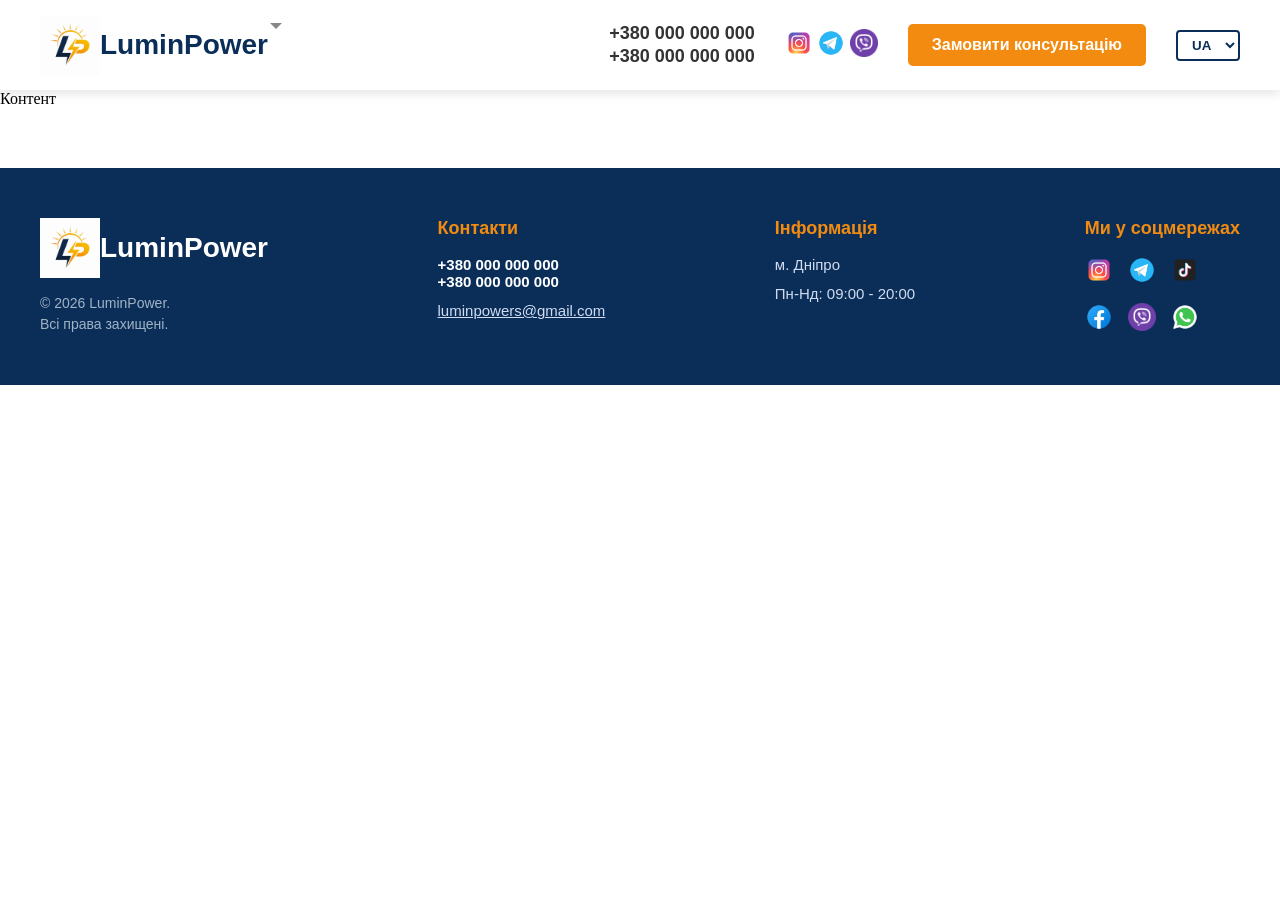
==== index.html @ 58804f8b "First commit" ====
<!DOCTYPE html>
<html lang="en">
<head>
    <meta charset="UTF-8">
    <meta name="viewport" content="width=device-width, initial-scale=1.0">
    <title>LuminPower2</title>
    <link rel="stylesheet" href="css/main.css">
    <link rel="icon" type="image/jpg" href="images/logo_photo.jpg">
</head>
<body>
    <div id="mySidePanel" class="side-panel">
        <button id="closeBtn" class="close-btn">&times;</button> 
        <a href="/about">Про нас</a>
        <a href="/articles">Статьи</a>
        <a href="/prices">Цены</a>
        <a href="/account">Расчет</a>
        <a href="/store">Магазин</a>
        <a href="login2.html">Log in</a>
        <a href="/support">Поддержка</a>
        
    </div>

    <header class="header">
    <div id="logoTrigger" class="brand" title="Открыть меню">
        <div class="main-logo"></div> 
        <h1 class="brand-name">LuminPower</h1>
    </div>

    <div class="header-actions">
        
        <div class="contact-phone">
            <p class="phone">+380 000 000 000</p>
            <p class="phone">+380 000 000 000</p>
        </div>

        <div class="social-link">
             <a href="https://www.youtube.com/watch?v=dQw4w9WgXcQ&list=RDdQw4w9WgXcQ&start_radio=1" target="_blank" class="social-link-im">
                <img src="images/icons-instagram.png" width="28" height="28" alt="Instagram">
            </a>
            <a href="https://www.youtube.com/watch?v=dQw4w9WgXcQ&list=RDdQw4w9WgXcQ&start_radio=1" target="_blank" class="social-link-tm">
                <img src="images/icons-telegram.png" width="28" height="28" alt="Telegram">
            </a>
            <a href="https://www.youtube.com/watch?v=dQw4w9WgXcQ&list=RDdQw4w9WgXcQ&start_radio=1" target="_blank" class="social-link-vr">
                <img src="images/icons-viber.png" width="28" height="28" alt="Viber">
            </a>
        </div>
        
        <button class="consultation-btn">Замовити консультацію</button>

        <select class="lang-select">
            <option value="ua" selected>UA</option>
            <option value="ru">RU</option>
        </select>
        
    </div>
</header>




<main>
    <section>
        Контент
    </section>
</main>


<footer class="footer">
    <div class="footer-container">
        
        <div class="footer-brand">
            <div class="brand">
                <div class="main-logo"></div> 
                <h2 class="brand-name footer-brand-name">LuminPower</h2>
            </div>
            <p class="copyright">&copy; 2026 LuminPower.<br>Всі права захищені.</p>
        </div>

        <div class="footer-section">
            <h3>Контакти</h3>
            <div class="contact-phone">
                <p class="phone">+380 000 000 000</p>
                <p class="phone">+380 000 000 000</p>
            </div>
            <p class="email">luminpowers@gmail.com</p>
        </div>

        <div class="footer-section">
            <h3>Інформація</h3>
            <p class="address">м. Дніпро</p>
            <p class="schedule">Пн-Нд: 09:00 - 20:00</p>
        </div>

        <div class="footer-section">
            <h3>Ми у соцмережах</h3>
            <div class="social-link footer-social">
                <a href="#" target="_blank"><img src="images/icons-instagram.png" width="28" height="28" alt="Instagram"></a>
                <a href="#" target="_blank"><img src="images/icons-telegram.png" width="28" height="28" alt="Telegram"></a>
                <a href="#" target="_blank"><img src="images/icons-tiktok.png" width="28" height="28" alt="TikTok"></a>
                
                <a href="#" target="_blank"><img src="images/icons-facebook.png" width="28" height="28" alt="Facebook"></a>
                <a href="#" target="_blank"><img src="images/icons-viber.png" width="28" height="28" alt="Viber"></a>
                <a href="#" target="_blank"><img src="images/icons-whatsapp.png" width="28" height="28" alt="Whatsapp"></a>
            </div>
        </div>

    </div>
</footer>

<script src="js/main.js"></script>

</html>
---- css/main.css ----
* {
    margin: 0;
    padding: 0;
}


/* .brand {
    display: flex; 
    align-items: center; 
    gap: 15px; 
}

.main-logo {
    height: 200px;
    width: 200px;
    background-image: url('../images/logo_photo.jpg');
    background-size: contain;
    background-repeat: no-repeat;
}


.brand-name {
    font-size: 32px; 
    font-weight: bold; 
    margin: 0; 
    color: #333; 
} */

.side-panel {
    height: 100vh;
    width: 250px; 
    position: fixed; /* Фиксируем поверх всего сайта */
    top: 0;
    left: -250px; /* Прячем её ровно на её ширину за левый край экрана */
    background-color: #222;
    padding-top: 60px;
    transition: 0.3s ease; /* Плавная анимация выезда за 0.3 секунды */
    z-index: 1000;
}

.side-panel a {
    padding: 15px 25px;
    text-decoration: none; 
    font-size: 20px;
    color: white;
    display: block; 
    transition: 0.2s;
}



.side-panel a:hover {
    background-color: #555;
    color: #f1f1f1;
}

/* Кнопка "Крестик" */
.close-btn {
    position: absolute;
    top: 10px;
    right: 20px;
    font-size: 36px;
    background: none;
    border: none;
    color: white;
    cursor: pointer;
}

/* Специальный класс, который будет выдвигать панель на экран */
.side-panel.open {
    left: 0; 
}

/* --- ГЛАВНАЯ ШАПКА --- */
.header {
    background-color: #ffffff; 
    height: 90px;
    display: flex;
    justify-content: space-between; /* Расталкиваем левую и правую части по краям */
    align-items: center;
    padding: 0 40px; /* Отступы по бокам */
    box-shadow: 0 4px 10px rgba(0, 0, 0, 0.1); /* Легкая тень снизу */
    font-family: 'Arial', sans-serif; /* Базовый шрифт */
}

.brand {
    display: flex;
    align-items: center;
    gap: 0px;
}

.main-logo {
    height: 60px; 
    width: 60px;
    background-image: url('../images/logo_photo.jpg');
    background-size: contain;
    background-repeat: no-repeat;
    cursor: pointer;
}

.brand-name {
    font-size: 28px;
    font-weight: 800;
    margin: 0; /* зачем margin 0*/
    color: #0b2e59; 
    cursor: pointer;
}

.brand-name::after {
    content: '';
    position: relative;
    left: 2px;
    border: 6px solid transparent;
    border-top-color: #888;
}


.header-actions {
    display: flex;
    align-items: center;
    gap: 30px; 
}


.contact-phone {
    display: block; 
}
.phone {
    font-size: 18px;
    font-weight: bold;
    color: #333;
    margin: 2px 0;  
}


.social-link a {
    text-decoration: none; 
    display: inline-block; 
}

.social-link img {
    transition: transform 0.2s;
}

.social-link a:hover img {
    transform: scale(1.2); 
}

.consultation-btn {
    background-color: #f28b0f; 
    color: white;
    border: none;
    padding: 12px 24px;
    font-size: 16px;
    font-weight: bold;
    border-radius: 5px; 
    cursor: pointer;
    transition: background-color 0.3s;
}

.consultation-btn:hover {
    background-color: #d17508; 
}


.lang-select {
    background-color: transparent;
    border: 2px solid #0b2e59; 
    color: #0b2e59;
    font-weight: bold;
    padding: 5px 10px;
    border-radius: 4px;
    cursor: pointer;
    outline: none;
}

/* --- ФУТЕР --- */
.footer {
    background-color: #0b2e59; 
    color: #ffffff; 
    padding: 50px 40px; 
    font-family: 'Arial', sans-serif;
    margin-top: 60px; 
}

.footer-container {
    display: flex;
    justify-content: space-between; 
    align-items: flex-start; 
    flex-wrap: wrap; 
    gap: 30px;
}

.footer-brand {
    display: flex;
    flex-direction: column;
    gap: 15px;
    max-width: 250px;
}

.footer-brand-name {
    color: #ffffff;
}
.footer-brand-name::after {
    display: none; 
}

.copyright {
    font-size: 14px;
    color: #a0b3c6;
    line-height: 1.5;
    margin: 0;
}

.footer-section {
    display: flex;
    flex-direction: column;
    gap: 12px; /* Расстояние между строками в колонке */
}

.footer-section h3 {
    color: #f28b0f; /* Твой фирменный оранжевый акцент для заголовков */
    font-size: 18px;
    margin: 0 0 5px 0;
}

.footer-section p {
    margin: 0;
    font-size: 15px;
    color: #d1dcf0; 
}


.footer .phone {
    color: #ffffff;
}

.footer .email {
    text-decoration: underline;
    cursor: pointer;
}

.footer .email:hover {
    color: #f28b0f; 
}

/* Соцсети выстраиваем в ряд */
.footer-social {
    display: flex;
    max-width: 150px;
    flex-wrap: wrap;
    gap: 15px;
}
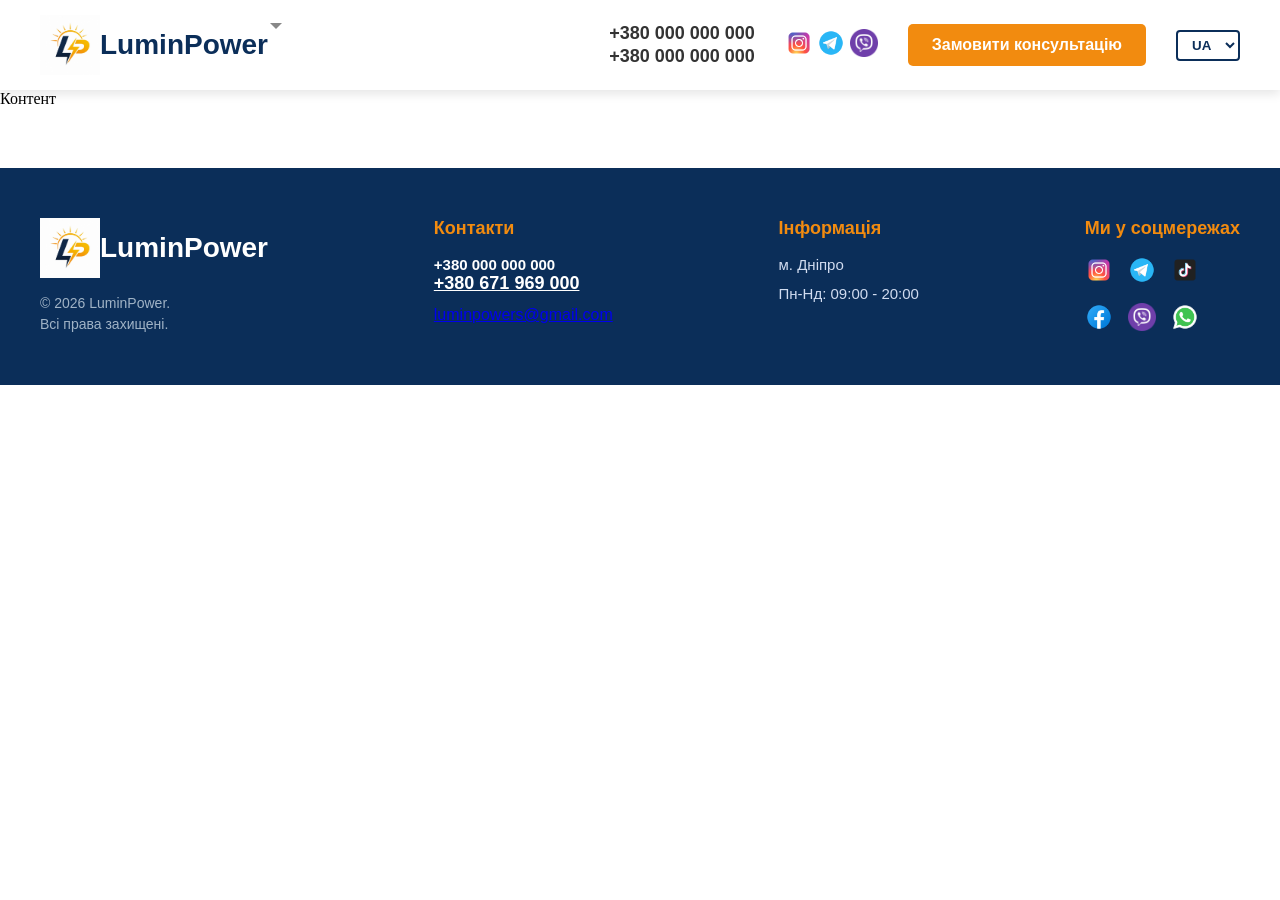
==== commit a85720d4: "Second commit" ====
--- a/index.html
+++ b/index.html
@@ -80,9 +80,9 @@
             <h3>Контакти</h3>
             <div class="contact-phone">
                 <p class="phone">+380 000 000 000</p>
-                <p class="phone">+380 000 000 000</p>
+                <a href="tel:+380671969000" class="phone">+380 671 969 000</a>
             </div>
-            <p class="email">luminpowers@gmail.com</p>
+            <a href="luminpowers@gmail.com" class="email">luminpowers@gmail.com</a>
         </div>
 
         <div class="footer-section">
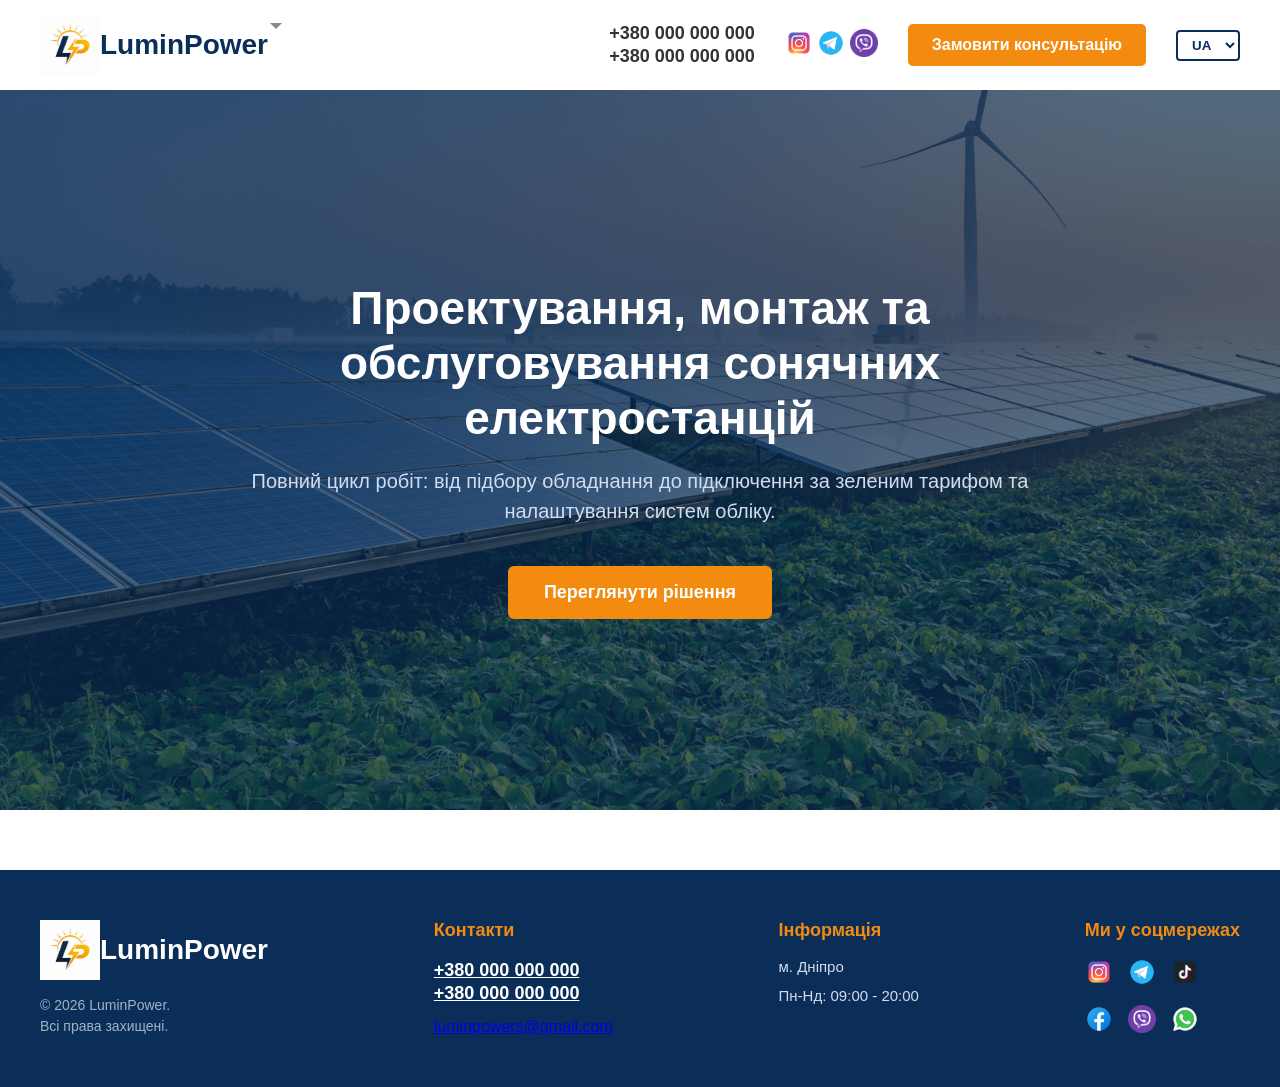
==== commit 92bfe745: "Commit-3" ====
--- a/index.html
+++ b/index.html
@@ -11,14 +11,21 @@
     <div id="mySidePanel" class="side-panel">
         <button id="closeBtn" class="close-btn">&times;</button> 
         <a href="/about">Про нас</a>
-        <a href="/articles">Статьи</a>
+        <a href="/articles">Статті</a>
         <a href="/prices">Цены</a>
-        <a href="/account">Расчет</a>
+        <a href="/account">Розрахунок</a>
         <a href="/store">Магазин</a>
         <a href="login2.html">Log in</a>
-        <a href="/support">Поддержка</a>
+        <a href="/support">Підтримка</a>
         
     </div>
+
+
+
+
+
+
+
 
     <header class="header">
     <div id="logoTrigger" class="brand" title="Открыть меню">
@@ -59,10 +66,22 @@
 
 
 <main>
-    <section>
-        Контент
+    <section class="hero">
+        <div class="hero-content">
+            <h1 class="hero-title">Проектування, монтаж та обслуговування сонячних електростанцій</h1>
+            <p class="hero-subtitle">Повний цикл робіт: від підбору обладнання до підключення за зеленим тарифом та налаштування систем обліку.</p>
+            <a href="#solutions" class="btn-primary">Переглянути рішення</a>
+        </div>
     </section>
-</main>
+    
+    </main>
+
+
+
+
+
+
+
 
 
 <footer class="footer">
@@ -79,10 +98,10 @@
         <div class="footer-section">
             <h3>Контакти</h3>
             <div class="contact-phone">
-                <p class="phone">+380 000 000 000</p>
-                <a href="tel:+380671969000" class="phone">+380 671 969 000</a>
+                <a href="tel:+380 000 000 000" class="phone">+380 000 000 000</a>
+                <a href="tel:+380 000 000 000" class="phone">+380 000 000 000</a>
             </div>
-            <a href="luminpowers@gmail.com" class="email">luminpowers@gmail.com</a>
+            <a href="mailto:luminpowers@gmail.com" class="email">luminpowers@gmail.com</a>
         </div>
 
         <div class="footer-section">
--- a/css/main.css
+++ b/css/main.css
@@ -32,17 +32,17 @@
     position: fixed; /* Фиксируем поверх всего сайта */
     top: 0;
     left: -250px; /* Прячем её ровно на её ширину за левый край экрана */
-    background-color: #222;
+    background-color: #0b2e59;
     padding-top: 60px;
     transition: 0.3s ease; /* Плавная анимация выезда за 0.3 секунды */
     z-index: 1000;
 }
 
 .side-panel a {
-    padding: 15px 25px;
+    padding: 15px 30px;
     text-decoration: none; 
     font-size: 20px;
-    color: white;
+    color: #f28b0f;
     display: block; 
     transition: 0.2s;
 }
@@ -71,6 +71,14 @@
     left: 0; 
 }
 
+
+
+
+
+
+
+
+
 /* --- ГЛАВНАЯ ШАПКА --- */
 .header {
     background-color: #ffffff; 
@@ -174,6 +182,72 @@
     outline: none;
 }
 
+
+
+
+/* --- ОСНОВНОЙ КОНТЕНТ (MAIN) --- */
+main {
+    font-family: 'Arial', sans-serif;
+}
+
+/* --- HERO SECTION (ГЛАВНЫЙ ЭКРАН) --- */
+.hero {
+    /* Накладываем синий градиент с прозрачностью 0.7 поверх картинки */
+    background-image: linear-gradient(rgba(11, 46, 89, 0.7), rgba(11, 46, 89, 0.7)), url('../images/solarPanels.png');
+    background-size: cover;
+    background-position: center;
+    height: 80vh; /* Занимает 80% высоты экрана пользователя */
+    display: flex;
+    justify-content: center;
+    align-items: center;
+    text-align: center;
+    color: #ffffff;
+    padding: 0 20px;
+}
+
+.hero-content {
+    max-width: 900px; /* Ограничиваем ширину текста, чтобы он не разъезжался на широких мониторах */
+}
+
+.hero-title {
+    font-size: 46px;
+    font-weight: 800;
+    margin: 0 0 20px 0;
+    line-height: 1.2;
+}
+
+.hero-subtitle {
+    font-size: 20px;
+    margin: 0 0 40px 0;
+    color: #d1dcf0; /* Светло-голубой для мягкого контраста */
+    line-height: 1.5;
+}
+
+/* Главная кнопка */
+.btn-primary {
+    display: inline-block;
+    background-color: #f28b0f;
+    color: #ffffff;
+    padding: 16px 36px;
+    font-size: 18px;
+    font-weight: bold;
+    text-decoration: none;
+    border-radius: 6px;
+    transition: background-color 0.3s, transform 0.2s;
+}
+
+.btn-primary:hover {
+    background-color: #d17508;
+    transform: translateY(-2px); /* Кнопка слегка приподнимается при наведении */
+}
+
+
+
+
+
+
+
+
 /* --- ФУТЕР --- */
 .footer {
     background-color: #0b2e59; 
@@ -230,6 +304,10 @@
     color: #d1dcf0; 
 }
 
+.footer-section .contact-phone a {
+    display: block;
+}
+
 
 .footer .phone {
     color: #ffffff;
@@ -250,4 +328,9 @@
     max-width: 150px;
     flex-wrap: wrap;
     gap: 15px;
+}
+
+.footer-brand .main-logo,
+.footer-brand .brand-name {
+    cursor: default;
 }
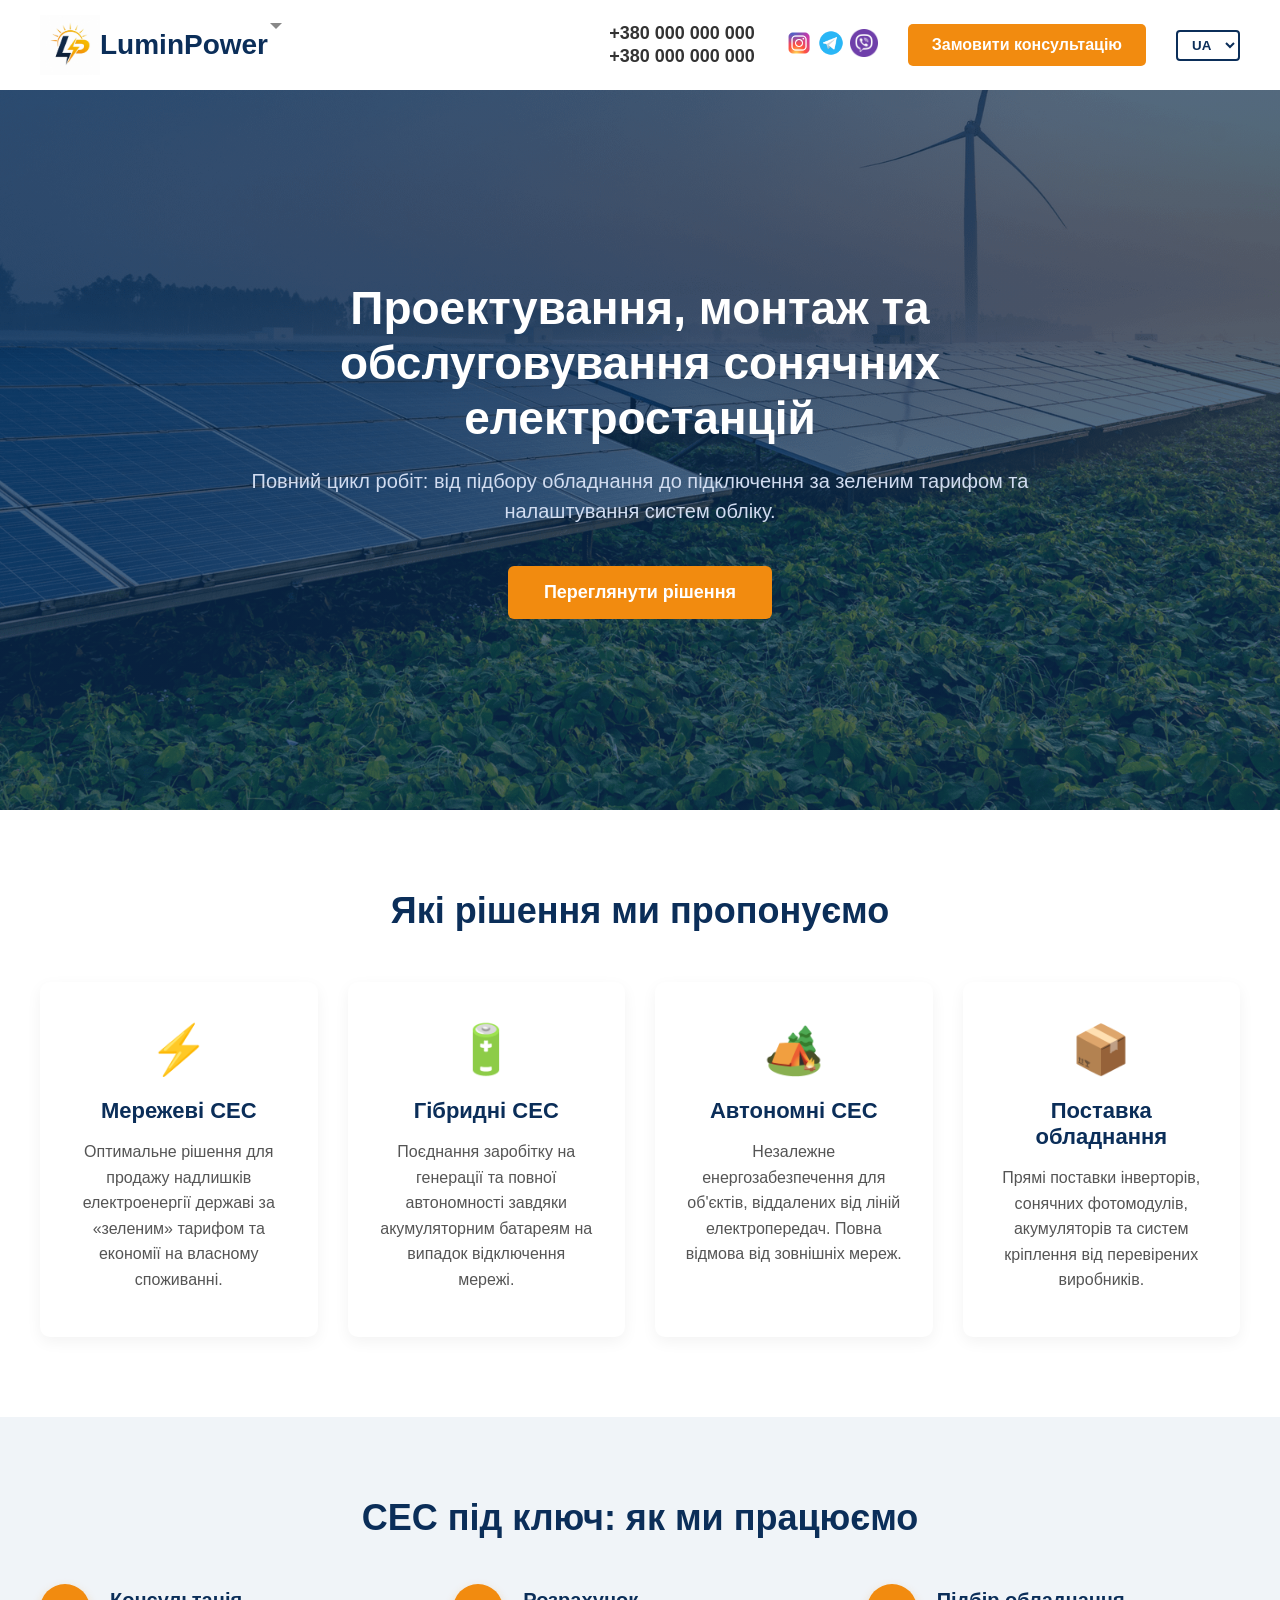
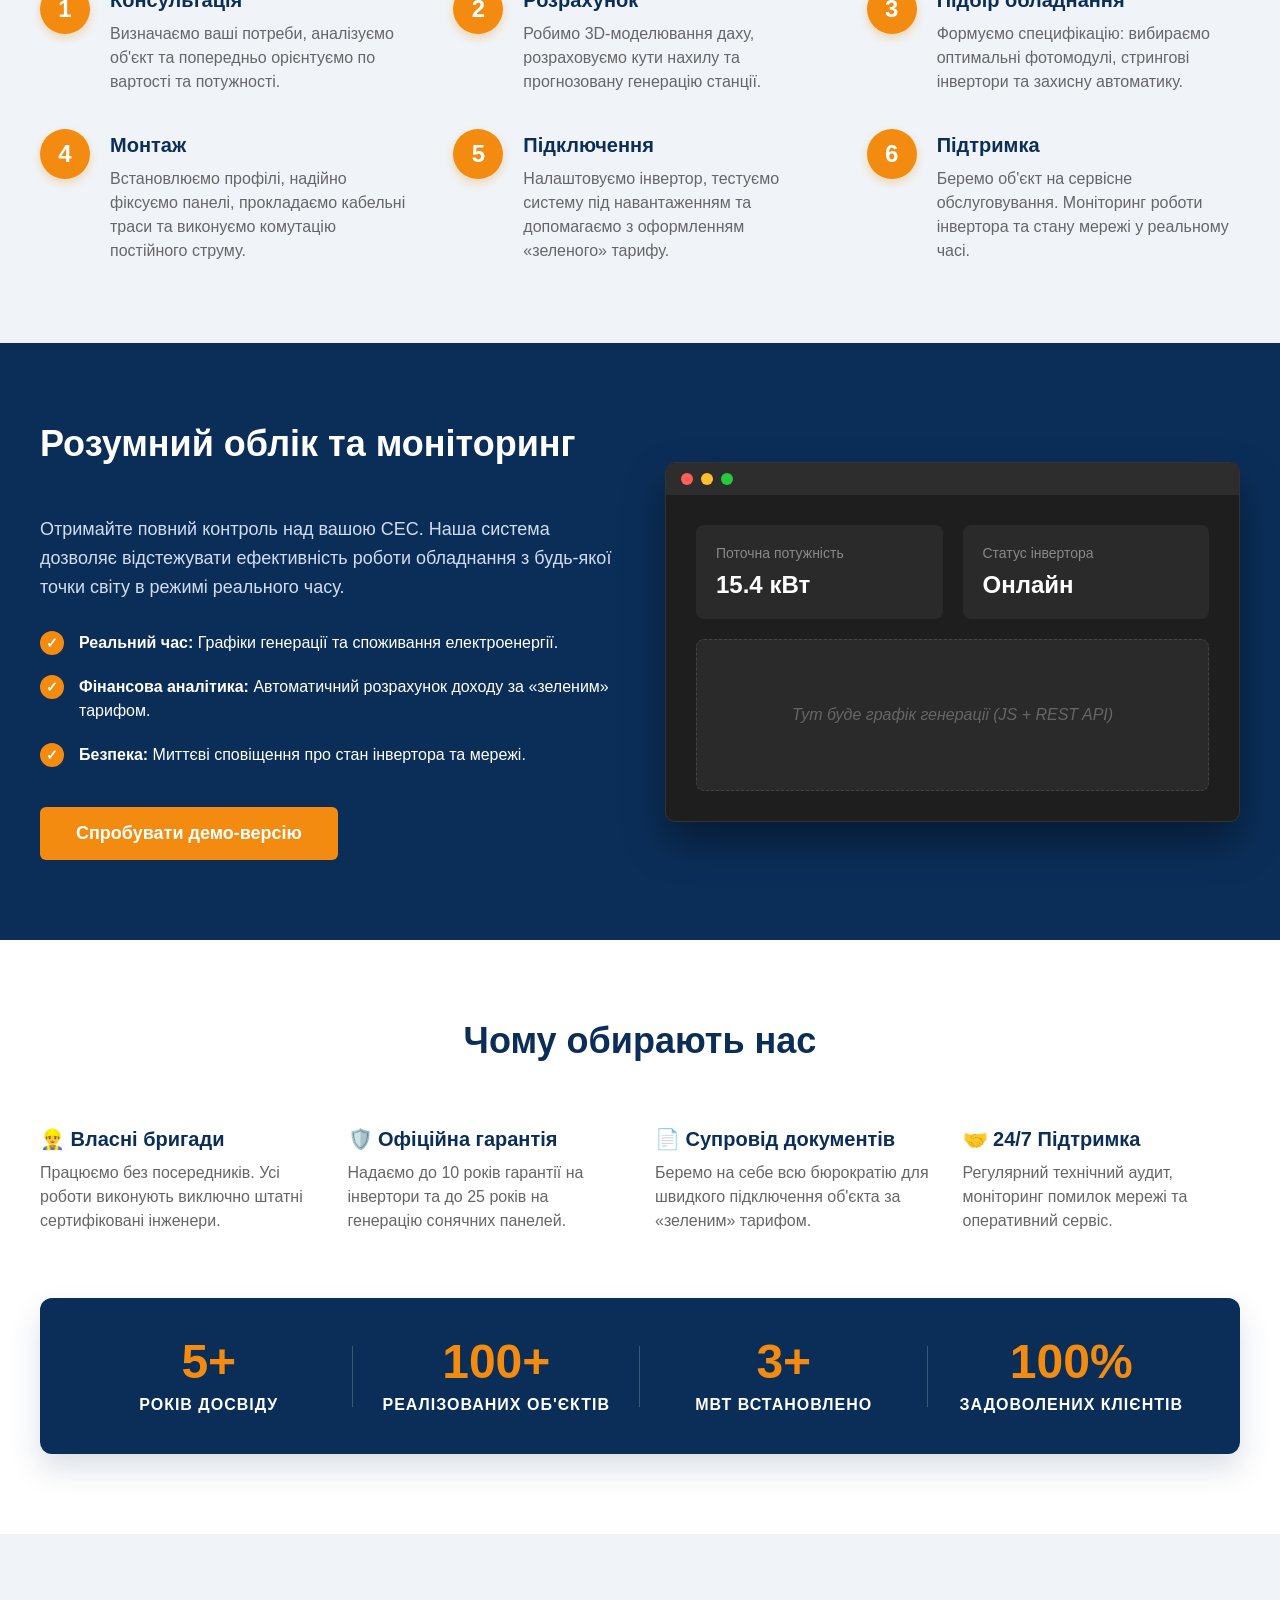
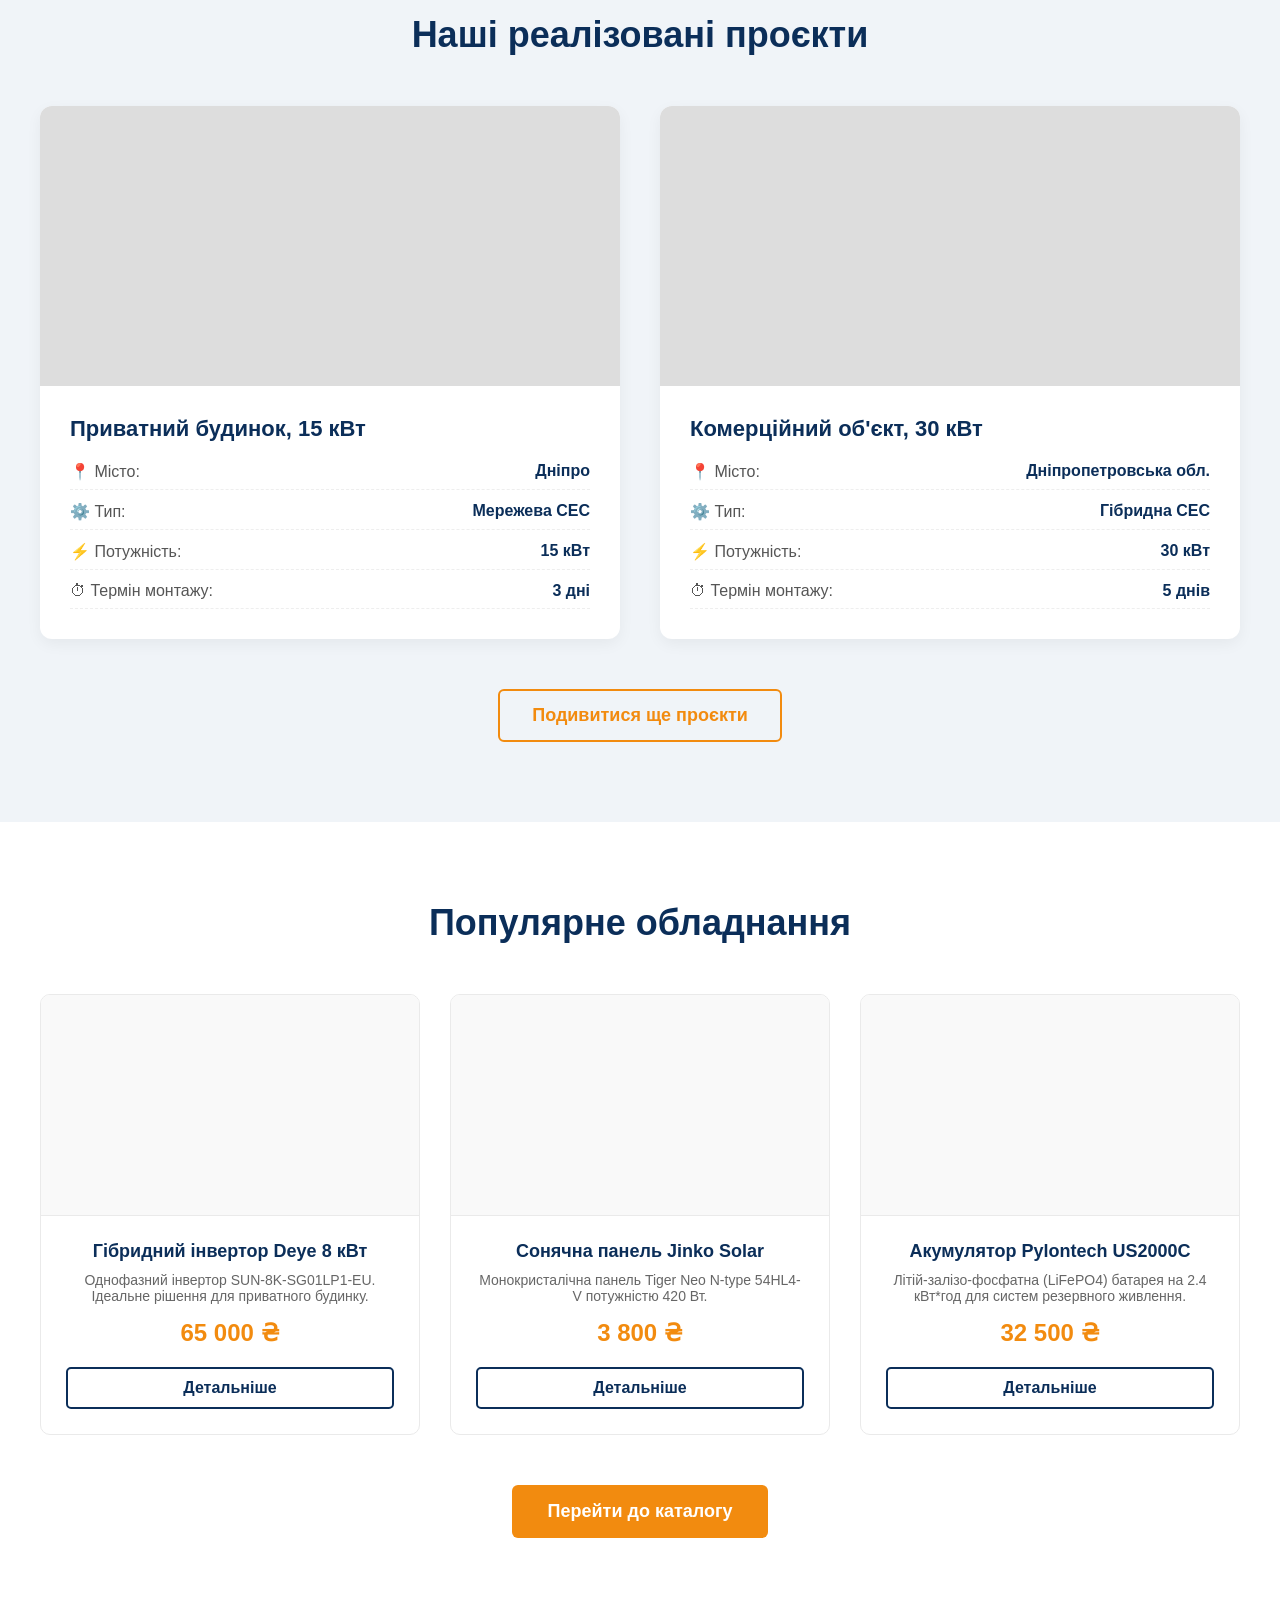
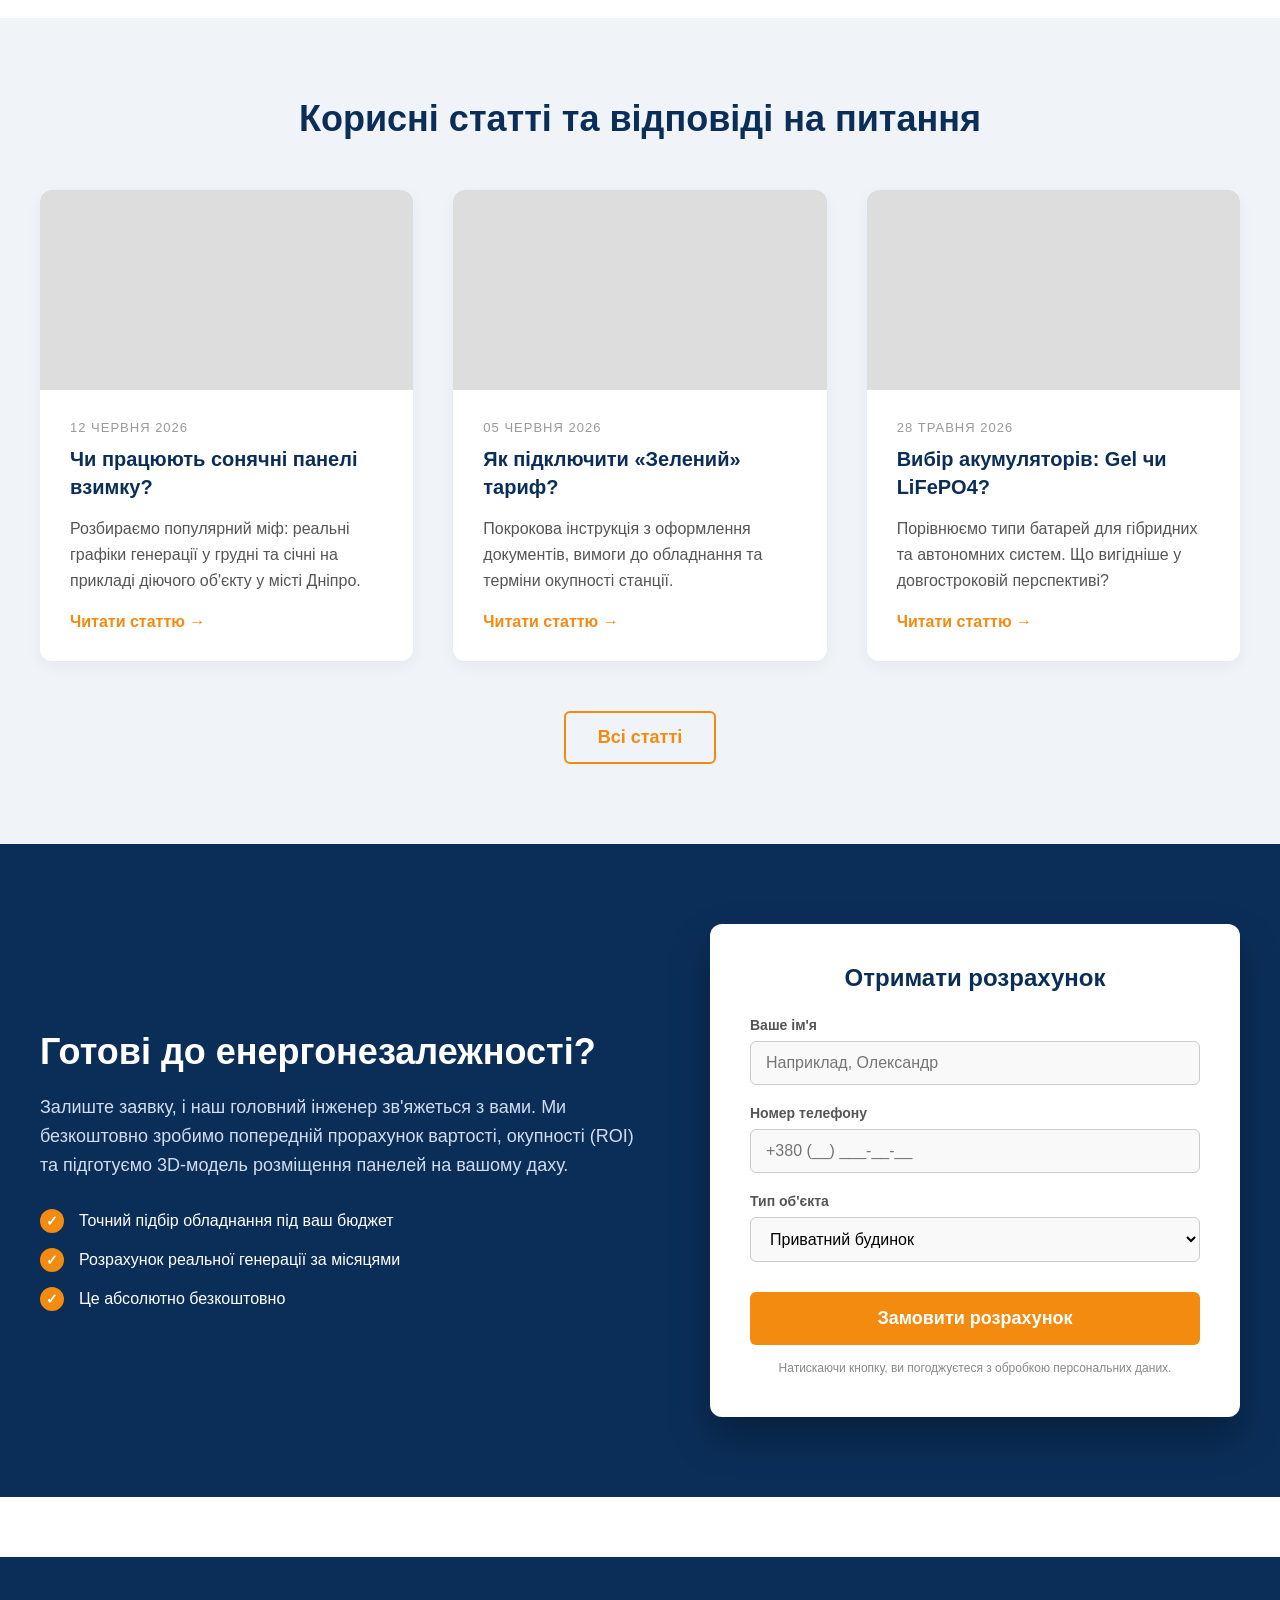
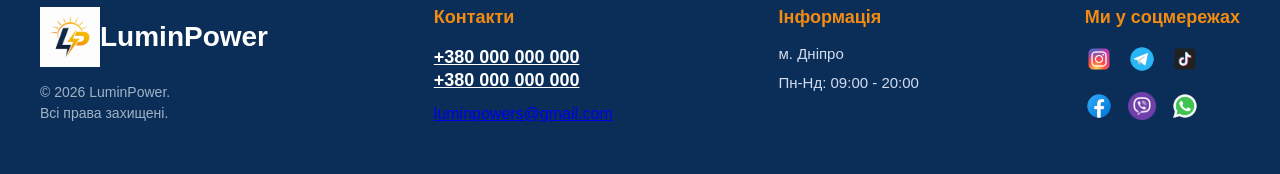
==== commit 27eb2ea9: "Commit-4" ====
--- a/index.html
+++ b/index.html
@@ -10,7 +10,7 @@
 <body>
     <div id="mySidePanel" class="side-panel">
         <button id="closeBtn" class="close-btn">&times;</button> 
-        <a href="/about">Про нас</a>
+        <a href="aboutus.html">Про нас</a>
         <a href="/articles">Статті</a>
         <a href="/prices">Цены</a>
         <a href="/account">Розрахунок</a>
@@ -66,11 +66,382 @@
 
 
 <main>
+    <!--HERO SECTION (ГЛАВНЫЙ ЭКРАН)-->
     <section class="hero">
         <div class="hero-content">
             <h1 class="hero-title">Проектування, монтаж та обслуговування сонячних електростанцій</h1>
             <p class="hero-subtitle">Повний цикл робіт: від підбору обладнання до підключення за зеленим тарифом та налаштування систем обліку.</p>
             <a href="#solutions" class="btn-primary">Переглянути рішення</a>
+        </div>
+    </section>
+
+     <!--СЕКЦИЯ 2: РЕШЕНИЯ (Сетка карточек)-->
+    <section id="solutions" class="solutions section-padding">
+        <div class="container">
+            <h2 class="section-title">Які рішення ми пропонуємо</h2>
+            <div class="solutions-grid">
+                
+                <div class="solution-card">
+                    <div class="card-icon">⚡</div>
+                    <h3>Мережеві СЕС</h3>
+                    <p>Оптимальне рішення для продажу надлишків електроенергії державі за «зеленим» тарифом та економії на власному споживанні.</p>
+                </div>
+
+                <div class="solution-card">
+                    <div class="card-icon">🔋</div>
+                    <h3>Гібридні СЕС</h3>
+                    <p>Поєднання заробітку на генерації та повної автономності завдяки акумуляторним батареям на випадок відключення мережі.</p>
+                </div>
+
+                <div class="solution-card">
+                    <div class="card-icon">🏕️</div>
+                    <h3>Автономні СЕС</h3>
+                    <p>Незалежне енергозабезпечення для об'єктів, віддалених від ліній електропередач. Повна відмова від зовнішніх мереж.</p>
+                </div>
+
+                <div class="solution-card">
+                    <div class="card-icon">📦</div>
+                    <h3>Поставка обладнання</h3>
+                    <p>Прямі поставки інверторів, сонячних фотомодулів, акумуляторів та систем кріплення від перевірених виробників.</p>
+                </div>
+
+            </div>
+        </div>
+    </section>
+
+    <!--СЕКЦИЯ 3: СЕС ПОД КЛЮЧ (Шаги работы)-->
+    <section class="turnkey section-padding bg-light">
+        <div class="container">
+            <h2 class="section-title">СЕС під ключ: як ми працюємо</h2>
+            <div class="steps-grid">
+                
+                <div class="step-item">
+                    <div class="step-number">1</div>
+                    <h4>Консультація</h4>
+                    <p>Визначаємо ваші потреби, аналізуємо об'єкт та попередньо орієнтуємо по вартості та потужності.</p>
+                </div>
+
+                <div class="step-item">
+                    <div class="step-number">2</div>
+                    <h4>Розрахунок</h4>
+                    <p>Робимо 3D-моделювання даху, розраховуємо кути нахилу та прогнозовану генерацію станції.</p>
+                </div>
+
+                <div class="step-item">
+                    <div class="step-number">3</div>
+                    <h4>Підбір обладнання</h4>
+                    <p>Формуємо специфікацію: вибираємо оптимальні фотомодулі, стрингові інвертори та захисну автоматику.</p>
+                </div>
+
+                <div class="step-item">
+                    <div class="step-number">4</div>
+                    <h4>Монтаж</h4>
+                    <p>Встановлюємо профілі, надійно фіксуємо панелі, прокладаємо кабельні траси та виконуємо комутацію постійного струму.</p>
+                </div>
+
+                <div class="step-item">
+                    <div class="step-number">5</div>
+                    <h4>Підключення</h4>
+                    <p>Налаштовуємо інвертор, тестуємо систему під навантаженням та допомагаємо з оформленням «зеленого» тарифу.</p>
+                </div>
+
+                <div class="step-item">
+                    <div class="step-number">6</div>
+                    <h4>Підтримка</h4>
+                    <p>Беремо об'єкт на сервісне обслуговування. Моніторинг роботи інвертора та стану мережі у реальному часі.</p>
+                </div>
+
+            </div>
+        </div>
+    </section>
+
+    <!--СЕКЦИЯ 4: МОНИТОРИНГ-->
+    <section class="monitoring section-padding">
+        <div class="container monitoring-wrapper">
+            
+            <div class="monitoring-content">
+                <h2 class="section-title text-white text-left">Розумний облік та моніторинг</h2>
+                <p class="monitoring-desc">Отримайте повний контроль над вашою СЕС. Наша система дозволяє відстежувати ефективність роботи обладнання з будь-якої точки світу в режимі реального часу.</p>
+                
+                <ul class="monitoring-features">
+                    <li>
+                        <span class="check-icon">✓</span> 
+                        <div><strong>Реальний час:</strong> Графіки генерації та споживання електроенергії.</div>
+                    </li>
+                    <li>
+                        <span class="check-icon">✓</span> 
+                        <div><strong>Фінансова аналітика:</strong> Автоматичний розрахунок доходу за «зеленим» тарифом.</div>
+                    </li>
+                    <li>
+                        <span class="check-icon">✓</span> 
+                        <div><strong>Безпека:</strong> Миттєві сповіщення про стан інвертора та мережі.</div>
+                    </li>
+                </ul>
+                <a href="#demo" class="btn-primary">Спробувати демо-версію</a>
+            </div>
+
+            <div class="monitoring-visual">
+                <div class="dashboard-mockup">
+                    <div class="mockup-header">
+                        <span class="dot red"></span>
+                        <span class="dot yellow"></span>
+                        <span class="dot green"></span>
+                    </div>
+                    <div class="mockup-body">
+                        <div class="widget-row">
+                            <div class="widget">
+                                <span class="widget-label">Поточна потужність</span>
+                                <span class="widget-value">15.4 кВт</span>
+                            </div>
+                            <div class="widget">
+                                <span class="widget-label">Статус інвертора</span>
+                                <span class="widget-value text-green">Онлайн</span>
+                            </div>
+                        </div>
+                        <div class="graph-placeholder">
+                            <p>Тут буде графік генерації (JS + REST API)</p>
+                        </div>
+                    </div>
+                </div>
+            </div>
+
+        </div>
+    </section>
+
+
+
+    <!--СЕКЦИЯ 5: ПОЧЕМУ МЫ -->
+
+    <section class="advantages section-padding">
+        <div class="container">
+            <h2 class="section-title">Чому обирають нас</h2>
+            
+            <!-- Верхняя часть: Текстовые преимущества -->
+            <div class="advantages-text-grid">
+                <div class="adv-text-item">
+                    <h4>👷‍♂️ Власні бригади</h4>
+                    <p>Працюємо без посередників. Усі роботи виконують виключно штатні сертифіковані інженери.</p>
+                </div>
+                <div class="adv-text-item">
+                    <h4>🛡️ Офіційна гарантія</h4>
+                    <p>Надаємо до 10 років гарантії на інвертори та до 25 років на генерацію сонячних панелей.</p>
+                </div>
+                <div class="adv-text-item">
+                    <h4>📄 Супровід документів</h4>
+                    <p>Беремо на себе всю бюрократію для швидкого підключення об'єкта за «зеленим» тарифом.</p>
+                </div>
+                <div class="adv-text-item">
+                    <h4>🤝 24/7 Підтримка</h4>
+                    <p>Регулярний технічний аудит, моніторинг помилок мережі та оперативний сервіс.</p>
+                </div>
+            </div>
+
+            <!-- Нижняя часть: Блок с цифрами -->
+            <div class="stats-wrapper">
+                <div class="stats-grid">
+                    
+                    <div class="stat-item">
+                        <span class="stat-number">5+</span>
+                        <span class="stat-label">років досвіду</span>
+                    </div>
+
+                    <div class="stat-item">
+                        <span class="stat-number">100+</span>
+                        <span class="stat-label">реалізованих об'єктів</span>
+                    </div>
+
+                    <div class="stat-item">
+                        <span class="stat-number">3+</span>
+                        <span class="stat-label">МВт встановлено</span>
+                    </div>
+
+                    <div class="stat-item">
+                        <span class="stat-number">100%</span>
+                        <span class="stat-label">задоволених клієнтів</span>
+                    </div>
+
+                </div>
+            </div>
+
+        </div>
+    </section>
+
+    <!-- СЕКЦИЯ 6: НАШИ ПРОЕКТЫ -->
+    <section class="projects section-padding bg-light">
+        <div class="container">
+            <h2 class="section-title">Наші реалізовані проєкти</h2>
+            
+            <div class="projects-grid">
+                
+                <div class="project-card">
+                    <div class="project-img img-1"></div>
+                    <div class="project-info">
+                        <h4>Приватний будинок, 15 кВт</h4>
+                        <ul class="project-details">
+                            <li><span>📍 Місто:</span> <strong>Дніпро</strong></li>
+                            <li><span>⚙️ Тип:</span> <strong>Мережева СЕС</strong></li>
+                            <li><span>⚡ Потужність:</span> <strong>15 кВт</strong></li>
+                            <li><span>⏱ Термін монтажу:</span> <strong>3 дні</strong></li>
+                        </ul>
+                    </div>
+                </div>
+
+                <div class="project-card">
+                    <div class="project-img img-2"></div>
+                    <div class="project-info">
+                        <h4>Комерційний об'єкт, 30 кВт</h4>
+                        <ul class="project-details">
+                            <li><span>📍 Місто:</span> <strong>Дніпропетровська обл.</strong></li>
+                            <li><span>⚙️ Тип:</span> <strong>Гібридна СЕС</strong></li>
+                            <li><span>⚡ Потужність:</span> <strong>30 кВт</strong></li>
+                            <li><span>⏱ Термін монтажу:</span> <strong>5 днів</strong></li>
+                        </ul>
+                    </div>
+                </div>
+
+            </div>
+
+            <div class="center-btn">
+                <a href="projects.html" class="btn-secondary">Подивитися ще проєкти</a>
+            </div>
+
+        </div>
+    </section>
+
+
+    <section class="shop section-padding">
+        <div class="container">
+            <h2 class="section-title">Популярне обладнання</h2>
+            
+            <div class="shop-grid">
+                <div class="product-card">
+                    <div class="product-img prod-1"></div>
+                    <div class="product-info">
+                        <h4>Гібридний інвертор Deye 8 кВт</h4>
+                        <p class="product-desc">Однофазний інвертор SUN-8K-SG01LP1-EU. Ідеальне рішення для приватного будинку.</p>
+                        <div class="product-price">65 000 ₴</div>
+                        <a href="product.html" class="btn-outline">Детальніше</a>
+                    </div>
+                </div>
+
+                <div class="product-card">
+                    <div class="product-img prod-2"></div>
+                    <div class="product-info">
+                        <h4>Сонячна панель Jinko Solar</h4>
+                        <p class="product-desc">Монокристалічна панель Tiger Neo N-type 54HL4-V потужністю 420 Вт.</p>
+                        <div class="product-price">3 800 ₴</div>
+                        <a href="product.html" class="btn-outline">Детальніше</a>
+                    </div>
+                </div>
+
+                <div class="product-card">
+                    <div class="product-img prod-3"></div>
+                    <div class="product-info">
+                        <h4>Акумулятор Pylontech US2000C</h4>
+                        <p class="product-desc">Літій-залізо-фосфатна (LiFePO4) батарея на 2.4 кВт*год для систем резервного живлення.</p>
+                        <div class="product-price">32 500 ₴</div>
+                        <a href="product.html" class="btn-outline">Детальніше</a>
+                    </div>
+                </div>
+            </div>
+
+            <div class="center-btn">
+                <a href="shop.html" class="btn-primary">Перейти до каталогу</a>
+            </div>
+        </div>
+    </section>
+
+
+
+    <!-- СЕКЦИЯ 7: МАГАЗИН -->
+    <section class="articles section-padding bg-light">
+        <div class="container">
+            <h2 class="section-title">Корисні статті та відповіді на питання</h2>
+            
+            <div class="articles-grid">
+                <div class="article-card">
+                    <div class="article-img art-1"></div>
+                    <div class="article-info">
+                        <span class="article-date">12 Червня 2026</span>
+                        <h4>Чи працюють сонячні панелі взимку?</h4>
+                        <p>Розбираємо популярний міф: реальні графіки генерації у грудні та січні на прикладі діючого об'єкту у місті Дніпро.</p>
+                        <a href="article.html" class="read-more">Читати статтю &rarr;</a>
+                    </div>
+                </div>
+
+                <div class="article-card">
+                    <div class="article-img art-2"></div>
+                    <div class="article-info">
+                        <span class="article-date">05 Червня 2026</span>
+                        <h4>Як підключити «Зелений» тариф?</h4>
+                        <p>Покрокова інструкція з оформлення документів, вимоги до обладнання та терміни окупності станції.</p>
+                        <a href="article.html" class="read-more">Читати статтю &rarr;</a>
+                    </div>
+                </div>
+
+                <div class="article-card">
+                    <div class="article-img art-3"></div>
+                    <div class="article-info">
+                        <span class="article-date">28 Травня 2026</span>
+                        <h4>Вибір акумуляторів: Gel чи LiFePO4?</h4>
+                        <p>Порівнюємо типи батарей для гібридних та автономних систем. Що вигідніше у довгостроковій перспективі?</p>
+                        <a href="article.html" class="read-more">Читати статтю &rarr;</a>
+                    </div>
+                </div>
+            </div>
+
+            <div class="center-btn">
+                <a href="blog.html" class="btn-secondary">Всі статті</a>
+            </div>
+        </div>
+    </section>
+
+
+
+
+    <!-- СЕКЦИЯ 9: ПРИЗЫВ К ДЕЙСТВИЮ (CTA) -->
+    <section class="cta-section section-padding">
+        <div class="container cta-wrapper">
+            
+            <!-- Левая часть: Маркетинговый текст -->
+            <div class="cta-content">
+                <h2 class="cta-title">Готові до енергонезалежності?</h2>
+                <p class="cta-desc">Залиште заявку, і наш головний інженер зв'яжеться з вами. Ми безкоштовно зробимо попередній прорахунок вартості, окупності (ROI) та підготуємо 3D-модель розміщення панелей на вашому даху.</p>
+                <ul class="cta-benefits">
+                    <li><span class="check-icon">✓</span> Точний підбір обладнання під ваш бюджет</li>
+                    <li><span class="check-icon">✓</span> Розрахунок реальної генерації за місяцями</li>
+                    <li><span class="check-icon">✓</span> Це абсолютно безкоштовно</li>
+                </ul>
+            </div>
+
+            <!-- Правая часть: Форма захвата (Лид-форма) -->
+            <div class="cta-form-block">
+                <form action="#" method="POST" class="lead-form">
+                    <h3 class="form-title">Отримати розрахунок</h3>
+                    
+                    <div class="form-group">
+                        <label for="userName">Ваше ім'я</label>
+                        <input type="text" id="userName" name="name" placeholder="Наприклад, Олександр" required>
+                    </div>
+                    
+                    <div class="form-group">
+                        <label for="userPhone">Номер телефону</label>
+                        <input type="tel" id="userPhone" name="phone" placeholder="+380 (__) ___-__-__" required>
+                    </div>
+
+                    <div class="form-group">
+                        <label for="objectType">Тип об'єкта</label>
+                        <select id="objectType" name="object_type">
+                            <option value="house">Приватний будинок</option>
+                            <option value="business">Комерційне підприємство</option>
+                        </select>
+                    </div>
+
+                    <button type="submit" class="btn-submit">Замовити розрахунок</button>
+                    <p class="form-policy">Натискаючи кнопку, ви погоджуєтеся з обробкою персональних даних.</p>
+                </form>
+            </div>
+
         </div>
     </section>
     
--- a/css/main.css
+++ b/css/main.css
@@ -188,7 +188,9 @@
 /* --- ОСНОВНОЙ КОНТЕНТ (MAIN) --- */
 main {
     font-family: 'Arial', sans-serif;
-}
+
+}
+
 
 /* --- HERO SECTION (ГЛАВНЫЙ ЭКРАН) --- */
 .hero {
@@ -246,6 +248,736 @@
 
 
 
+/* --- УТИЛИТЫ (Общие классы для всех секций) --- */
+.container {
+    max-width: 1200px;
+    margin: 0 auto;
+    padding: 0 20px;
+}
+
+.section-padding {
+    padding: 80px 0; /* Просторные отступы сверху и снизу секции */
+}
+
+.bg-light {
+    background-color: #f0f4f8; /* Очень светлый сине-серый фон для разделения блоков */
+}
+
+.section-title {
+    text-align: center;
+    font-size: 36px;
+    color: #0b2e59;
+    margin-bottom: 50px;
+    font-weight: 800;
+}
+
+
+
+
+/* --- СЕКЦИЯ 2: РЕШЕНИЯ (Сетка карточек) --- */
+.solutions-grid {
+    display: grid;
+    /* Магия Grid: автоматическая адаптация от 1 до 4 колонок */
+    grid-template-columns: repeat(auto-fit, minmax(260px, 1fr));
+    gap: 30px;
+}
+
+.solution-card {
+    background: #ffffff;
+    padding: 40px 30px;
+    border-radius: 10px;
+    box-shadow: 0 5px 15px rgba(0,0,0,0.05);
+    text-align: center;
+    transition: transform 0.3s, box-shadow 0.3s;
+    border-bottom: 4px solid transparent;
+}
+
+.solution-card:hover {
+    transform: translateY(-10px); /* Карточка всплывает вверх */
+    box-shadow: 0 15px 30px rgba(0,0,0,0.1);
+    border-bottom: 4px solid #f28b0f; /* Появляется оранжевая полоса */
+}
+
+.card-icon {
+    font-size: 48px;
+    margin-bottom: 20px; /*?*/
+}
+
+.solution-card h3 {
+    color: #0b2e59;
+    font-size: 22px;
+    margin-bottom: 15px;
+}
+
+.solution-card p {
+    color: #555;
+    line-height: 1.6;
+}
+
+
+
+
+
+
+
+/* --- СЕКЦИЯ 3: СЕС ПОД КЛЮЧ (Шаги работы) --- */
+.steps-grid {
+    display: grid;
+    /* Делаем сетку из 3 колонок */
+    grid-template-columns: repeat(auto-fit, minmax(300px, 1fr));
+    gap: 40px;
+}
+
+.step-item {
+    position: relative;
+    padding-left: 70px; /* Освобождаем место слева для кружочка с цифрой */
+}
+
+.step-number {
+    position: absolute;
+    left: 0;
+    top: -5px;
+    width: 50px;
+    height: 50px;
+    background-color: #f28b0f;
+    color: #ffffff;
+    font-size: 24px;
+    font-weight: bold;
+    display: flex;
+    justify-content: center;
+    align-items: center;
+    border-radius: 50%; /* Делаем идеальный круг */
+    box-shadow: 0 4px 10px rgba(242, 139, 15, 0.3);
+}
+
+.step-item h4 {
+    color: #0b2e59;
+    font-size: 20px;
+    margin: 0 0 10px 0;
+}
+
+.step-item p {
+    color: #666;
+    line-height: 1.5;
+    margin: 0;
+}
+
+
+
+
+/* --- СЕКЦИЯ 4: МОНИТОРИНГ --- */
+.monitoring {
+    background-color: #0b2e59; /* Темний технологічний фон */
+    color: #ffffff;
+}
+
+.monitoring-wrapper {
+    display: flex;
+    align-items: center;
+    justify-content: space-between;
+    gap: 50px;
+}
+
+.monitoring-content, .monitoring-visual {
+    flex: 1; /* Обидва блоки займають рівно по 50% ширини */
+}
+
+/* Утиліти для тексту на темному фоні */
+.text-white { color: #ffffff !important; }
+.text-left { text-align: left !important; }
+.text-green { color: #4caf50; }
+
+.monitoring-desc {
+    font-size: 18px;
+    line-height: 1.6;
+    color: #d1dcf0;
+    margin-bottom: 30px;
+}
+
+/* Список переваг */
+.monitoring-features {
+    list-style: none; /* Прибираємо стандартні крапки */
+    padding: 0;
+    margin: 0 0 40px 0;
+    display: flex;
+    flex-direction: column;
+    gap: 20px;
+}
+
+.monitoring-features li {
+    display: flex;
+    align-items: flex-start;
+    gap: 15px;
+    font-size: 16px;
+    line-height: 1.5;
+}
+
+.check-icon {
+    background-color: #f28b0f;
+    color: #ffffff;
+    width: 24px;
+    height: 24px;
+    display: flex;
+    justify-content: center;
+    align-items: center;
+    border-radius: 50%;
+    font-size: 14px;
+    font-weight: bold;
+    flex-shrink: 0; /* Щоб іконка не стискалася, якщо тексту багато */
+}
+
+/* --- ВІЗУАЛІЗАЦІЯ ДАШБОРДА (Mockup) --- */
+.dashboard-mockup {
+    background-color: #1e1e1e; /* Темно-сірий колір панелі */
+    border-radius: 10px;
+    overflow: hidden;
+    box-shadow: 0 20px 40px rgba(0,0,0,0.4);
+    border: 1px solid #333;
+}
+
+.mockup-header {
+    background-color: #2d2d2d;
+    padding: 10px 15px;
+    display: flex;
+    gap: 8px;
+}
+
+/* Кнопки закрити/згорнути як у macOS */
+.dot {
+    width: 12px;
+    height: 12px;
+    border-radius: 50%;
+}
+.dot.red { background-color: #ff5f56; }
+.dot.yellow { background-color: #ffbd2e; }
+.dot.green { background-color: #27c93f; }
+
+.mockup-body {
+    padding: 30px;
+}
+
+.widget-row {
+    display: flex;
+    gap: 20px;
+    margin-bottom: 20px;
+}
+
+.widget {
+    flex: 1;
+    background-color: #2a2a2a;
+    padding: 20px;
+    border-radius: 8px;
+    display: flex;
+    flex-direction: column;
+    gap: 10px;
+}
+
+.widget-label {
+    font-size: 14px;
+    color: #888;
+}
+
+.widget-value {
+    font-size: 24px;
+    font-weight: bold;
+    color: #fff;
+}
+
+.graph-placeholder {
+    background-color: #2a2a2a;
+    height: 150px;
+    border-radius: 8px;
+    display: flex;
+    justify-content: center;
+    align-items: center;
+    color: #666;
+    font-style: italic;
+    border: 1px dashed #444;
+}
+
+
+
+
+/* --- СЕКЦИЯ 5: ПОЧЕМУ МЫ --- */
+.advantages {
+    background-color: #ffffff;
+}
+
+/* Стили для верхней текстовой части */
+.advantages-text-grid {
+    display: grid;
+    grid-template-columns: repeat(auto-fit, minmax(220px, 1fr));
+    gap: 30px;
+    margin-bottom: 50px; /* Отступ до блока с цифрами */
+}
+
+.adv-text-item {
+    padding: 15px 0;
+}
+
+.adv-text-item h4 {
+    color: #0b2e59;
+    font-size: 20px;
+    margin: 0 0 10px 0;
+    display: flex;
+    align-items: center;
+    gap: 10px;
+}
+
+.adv-text-item p {
+    color: #666;
+    line-height: 1.5;
+    margin: 0;
+}
+
+/* Стили для блока со статистикой */
+.stats-wrapper {
+    background-color: #0b2e59; /* Темно-синий фон, чтобы цифры выделялись */
+    border-radius: 12px;
+    padding: 40px;
+    box-shadow: 0 15px 30px rgba(11, 46, 89, 0.15);
+}
+
+.stats-grid {
+    display: grid;
+    grid-template-columns: repeat(auto-fit, minmax(200px, 1fr));
+    gap: 30px;
+    text-align: center;
+    position: relative;
+}
+
+/* Добавляем разделительные линии между цифрами (только для больших экранов) */
+.stat-item {
+    display: flex;
+    flex-direction: column;
+    gap: 10px;
+    position: relative;
+}
+
+.stat-item:not(:last-child)::after {
+    content: '';
+    position: absolute;
+    right: -15px;
+    top: 10%;
+    height: 80%;
+    width: 1px;
+    background-color: rgba(255, 255, 255, 0.2);
+}
+
+.stat-number {
+    font-size: 48px;
+    font-weight: 800;
+    color: #f28b0f; /* Оранжевые цифры */
+    line-height: 1;
+}
+
+.stat-label {
+    font-size: 16px;
+    color: #ffffff;
+    text-transform: uppercase;
+    letter-spacing: 1px;
+    font-weight: bold;
+}
+
+/* Отключаем разделительные полоски на мобильных телефонах, чтобы ничего не ломалось */
+@media (max-width: 768px) {
+    .stat-item:not(:last-child)::after {
+        display: none; 
+    }
+}
+
+
+
+
+
+/* --- СЕКЦИЯ 6: НАШИ ПРОЕКТЫ --- */
+.projects-grid {
+    display: grid;
+    /* Делаем так, чтобы карточки не были слишком узкими. На ПК их будет 2 в ряд */
+    grid-template-columns: repeat(auto-fit, minmax(350px, 1fr)); 
+    gap: 40px;
+}
+
+.project-card {
+    background-color: #ffffff;
+    border-radius: 12px;
+    overflow: hidden; /* Обрезаем углы у фотографии внутри карточки */
+    box-shadow: 0 5px 15px rgba(0,0,0,0.05);
+    transition: transform 0.3s, box-shadow 0.3s;
+}
+
+.project-card:hover {
+    transform: translateY(-5px); /* Легкое поднятие при наведении */
+    box-shadow: 0 15px 30px rgba(0,0,0,0.1);
+}
+
+/* Настройки фотографий проектов */
+.project-img {
+    width: 100%;
+    height: 280px;
+    background-color: #ddd; /* Серый фон-заглушка, если фото еще нет */
+    background-size: cover;
+    background-position: center;
+}
+
+/* Сюда ты потом подставишь пути к реальным фотографиям */
+.img-1 { background-image: url('../images/project1.jpg'); }
+.img-2 { background-image: url('../images/project2.jpg'); }
+
+.project-info {
+    padding: 30px;
+}
+
+.project-info h4 {
+    color: #0b2e59;
+    font-size: 22px;
+    margin: 0 0 20px 0;
+}
+
+/* Список характеристик в виде таблицы */
+.project-details {
+    list-style: none;
+    padding: 0;
+    margin: 0;
+    display: flex;
+    flex-direction: column;
+    gap: 12px;
+}
+
+.project-details li {
+    display: flex;
+    justify-content: space-between; /* Текст слева, значения справа */
+    font-size: 16px;
+    color: #555;
+    border-bottom: 1px dashed #eee; /* Легкая пунктирная линия между строками */
+    padding-bottom: 8px;
+}
+
+.project-details li strong {
+    color: #0b2e59;
+}
+
+/* Контурная кнопка */
+.center-btn {
+    text-align: center;
+    margin-top: 50px;
+}
+
+.btn-secondary {
+    display: inline-block;
+    background-color: transparent;
+    color: #f28b0f;
+    border: 2px solid #f28b0f;
+    padding: 14px 32px;
+    font-size: 18px;
+    font-weight: bold;
+    text-decoration: none;
+    border-radius: 6px;
+    transition: background-color 0.3s, color 0.3s;
+}
+
+.btn-secondary:hover {
+    background-color: #f28b0f; /* При наведении кнопка заливается цветом */
+    color: #ffffff;
+}
+
+
+
+
+
+
+/* --- СЕКЦИЯ 7: МАГАЗИН --- */
+.shop-grid {
+    display: grid;
+    grid-template-columns: repeat(auto-fit, minmax(280px, 1fr));
+    gap: 30px;
+}
+
+.product-card {
+    border: 1px solid #eaeaea;
+    border-radius: 10px;
+    overflow: hidden;
+    transition: box-shadow 0.3s, border-color 0.3s;
+    text-align: center;
+    display: flex;
+    flex-direction: column; /* Чтобы кнопка всегда была внизу, даже если текст разной длины */
+    background-color: #ffffff;
+}
+
+.product-card:hover {
+    box-shadow: 0 10px 25px rgba(0,0,0,0.08);
+    border-color: transparent;
+}
+
+.product-img {
+    height: 220px;
+    background-color: #f9f9f9;
+    background-size: contain; /* contain лучше для товаров, чтобы они не обрезались */
+    background-repeat: no-repeat;
+    background-position: center;
+    border-bottom: 1px solid #eaeaea;
+}
+
+/* Заглушки для фото товаров */
+.prod-1 { background-image: url('../images/prod1.jpg'); }
+.prod-2 { background-image: url('../images/prod2.jpg'); }
+.prod-3 { background-image: url('../images/prod3.jpg'); }
+
+.product-info {
+    padding: 25px;
+    display: flex;
+    flex-direction: column;
+    flex-grow: 1;
+}
+
+.product-info h4 {
+    color: #0b2e59;
+    font-size: 18px;
+    margin: 0 0 10px 0;
+}
+
+.product-desc {
+    color: #666;
+    font-size: 14px;
+    flex-grow: 1; /* Растягивает текст, прижимая цену и кнопку к низу карточки */
+    margin-bottom: 15px;
+}
+
+.product-price {
+    font-size: 24px;
+    font-weight: 900;
+    color: #f28b0f;
+    margin-bottom: 20px;
+}
+
+/* Кнопка-контур для товаров */
+.btn-outline {
+    display: inline-block;
+    border: 2px solid #0b2e59;
+    color: #0b2e59;
+    padding: 10px 20px;
+    border-radius: 5px;
+    text-decoration: none;
+    font-weight: bold;
+    transition: background-color 0.3s, color 0.3s;
+}
+
+.btn-outline:hover {
+    background-color: #0b2e59;
+    color: #ffffff;
+}
+
+/* --- СЕКЦИЯ 8: СТАТЬИ --- */
+.articles-grid {
+    display: grid;
+    grid-template-columns: repeat(auto-fit, minmax(320px, 1fr));
+    gap: 40px;
+}
+
+.article-card {
+    background-color: #ffffff;
+    border-radius: 12px;
+    overflow: hidden;
+    box-shadow: 0 5px 15px rgba(0,0,0,0.05);
+    transition: transform 0.3s, box-shadow 0.3s;
+}
+
+.article-card:hover {
+    transform: translateY(-5px);
+    box-shadow: 0 15px 30px rgba(0,0,0,0.1);
+}
+
+.article-img {
+    height: 200px;
+    background-color: #ddd;
+    background-size: cover;
+    background-position: center;
+}
+
+/* Заглушки для фото статей */
+.art-1 { background-image: url('../images/art1.jpg'); }
+.art-2 { background-image: url('../images/art2.jpg'); }
+.art-3 { background-image: url('../images/art3.jpg'); }
+
+.article-info {
+    padding: 30px;
+}
+
+.article-date {
+    display: block;
+    font-size: 13px;
+    color: #999;
+    margin-bottom: 10px;
+    text-transform: uppercase;
+    letter-spacing: 1px;
+}
+
+.article-info h4 {
+    color: #0b2e59;
+    font-size: 20px;
+    margin: 0 0 15px 0;
+    line-height: 1.4;
+}
+
+.article-info p {
+    color: #555;
+    line-height: 1.6;
+    margin-bottom: 20px;
+}
+
+/* Ссылка-стрелочка для чтения статьи */
+.read-more {
+    color: #f28b0f;
+    font-weight: bold;
+    text-decoration: none;
+    display: inline-flex;
+    align-items: center;
+    gap: 5px; /* Расстояние между текстом и стрелочкой */
+    transition: gap 0.3s, color 0.3s;
+}
+
+.read-more:hover {
+    color: #d17508;
+    gap: 10px; /* Стрелочка элегантно отъезжает вправо при наведении */
+}
+
+
+
+
+
+/* --- СЕКЦИЯ 9: ПРИЗЫВ К ДЕЙСТВИЮ (CTA) --- */
+.cta-section {
+    background-color: #0b2e59;
+    color: #ffffff;
+}
+
+.cta-wrapper {
+    display: flex;
+    align-items: center;
+    justify-content: space-between;
+    gap: 60px;
+}
+
+.cta-content {
+    flex: 1; /* Левая часть занимает половину места */
+}
+
+.cta-title {
+    font-size: 36px;
+    font-weight: 800;
+    margin-bottom: 20px;
+    line-height: 1.2;
+}
+
+.cta-desc {
+    font-size: 18px;
+    line-height: 1.6;
+    color: #d1dcf0;
+    margin-bottom: 30px;
+}
+
+.cta-benefits {
+    list-style: none;
+    padding: 0;
+    margin: 0;
+    display: flex;
+    flex-direction: column;
+    gap: 15px;
+}
+
+.cta-benefits li {
+    display: flex;
+    align-items: center;
+    gap: 15px;
+    font-size: 16px;
+}
+
+/* Переиспользуем оранжевую галочку из секции Мониторинга */
+.cta-benefits .check-icon {
+    width: 24px;
+    height: 24px;
+    font-size: 14px;
+}
+
+/* --- СТИЛИ ЛИД-ФОРМЫ --- */
+.cta-form-block {
+    flex: 1;
+    max-width: 450px; /* Ограничиваем ширину формы, чтобы она не была огромной */
+    background-color: #ffffff;
+    padding: 40px;
+    border-radius: 12px;
+    box-shadow: 0 20px 40px rgba(0,0,0,0.3);
+    color: #333; /* Текст внутри формы делаем темным, так как фон белый */
+}
+
+.form-title {
+    font-size: 24px;
+    color: #0b2e59;
+    margin: 0 0 25px 0;
+    text-align: center;
+}
+
+.form-group {
+    margin-bottom: 20px;
+}
+
+.form-group label {
+    display: block;
+    font-size: 14px;
+    font-weight: bold;
+    color: #555;
+    margin-bottom: 8px;
+}
+
+/* Стили для инпутов (полей ввода) и селекта */
+.form-group input,
+.form-group select {
+    width: 100%;
+    padding: 12px 15px;
+    font-size: 16px;
+    border: 1px solid #ccc;
+    border-radius: 6px;
+    background-color: #f9f9f9;
+    outline: none;
+    transition: border-color 0.3s, background-color 0.3s;
+    box-sizing: border-box; /* Чтобы padding не ломал ширину */
+    font-family: inherit;
+}
+
+.form-group input:focus,
+.form-group select:focus {
+    border-color: #f28b0f;
+    background-color: #ffffff;
+}
+
+/* Кнопка отправки на всю ширину формы */
+.btn-submit {
+    width: 100%;
+    background-color: #f28b0f;
+    color: #ffffff;
+    border: none;
+    padding: 16px;
+    font-size: 18px;
+    font-weight: bold;
+    border-radius: 6px;
+    cursor: pointer;
+    transition: background-color 0.3s;
+    margin-top: 10px;
+}
+
+.btn-submit:hover {
+    background-color: #d17508;
+}
+
+.form-policy {
+    font-size: 12px;
+    color: #888;
+    text-align: center;
+    margin-top: 15px;
+    line-height: 1.4;
+}
+
+
 
 
 /* --- ФУТЕР --- */
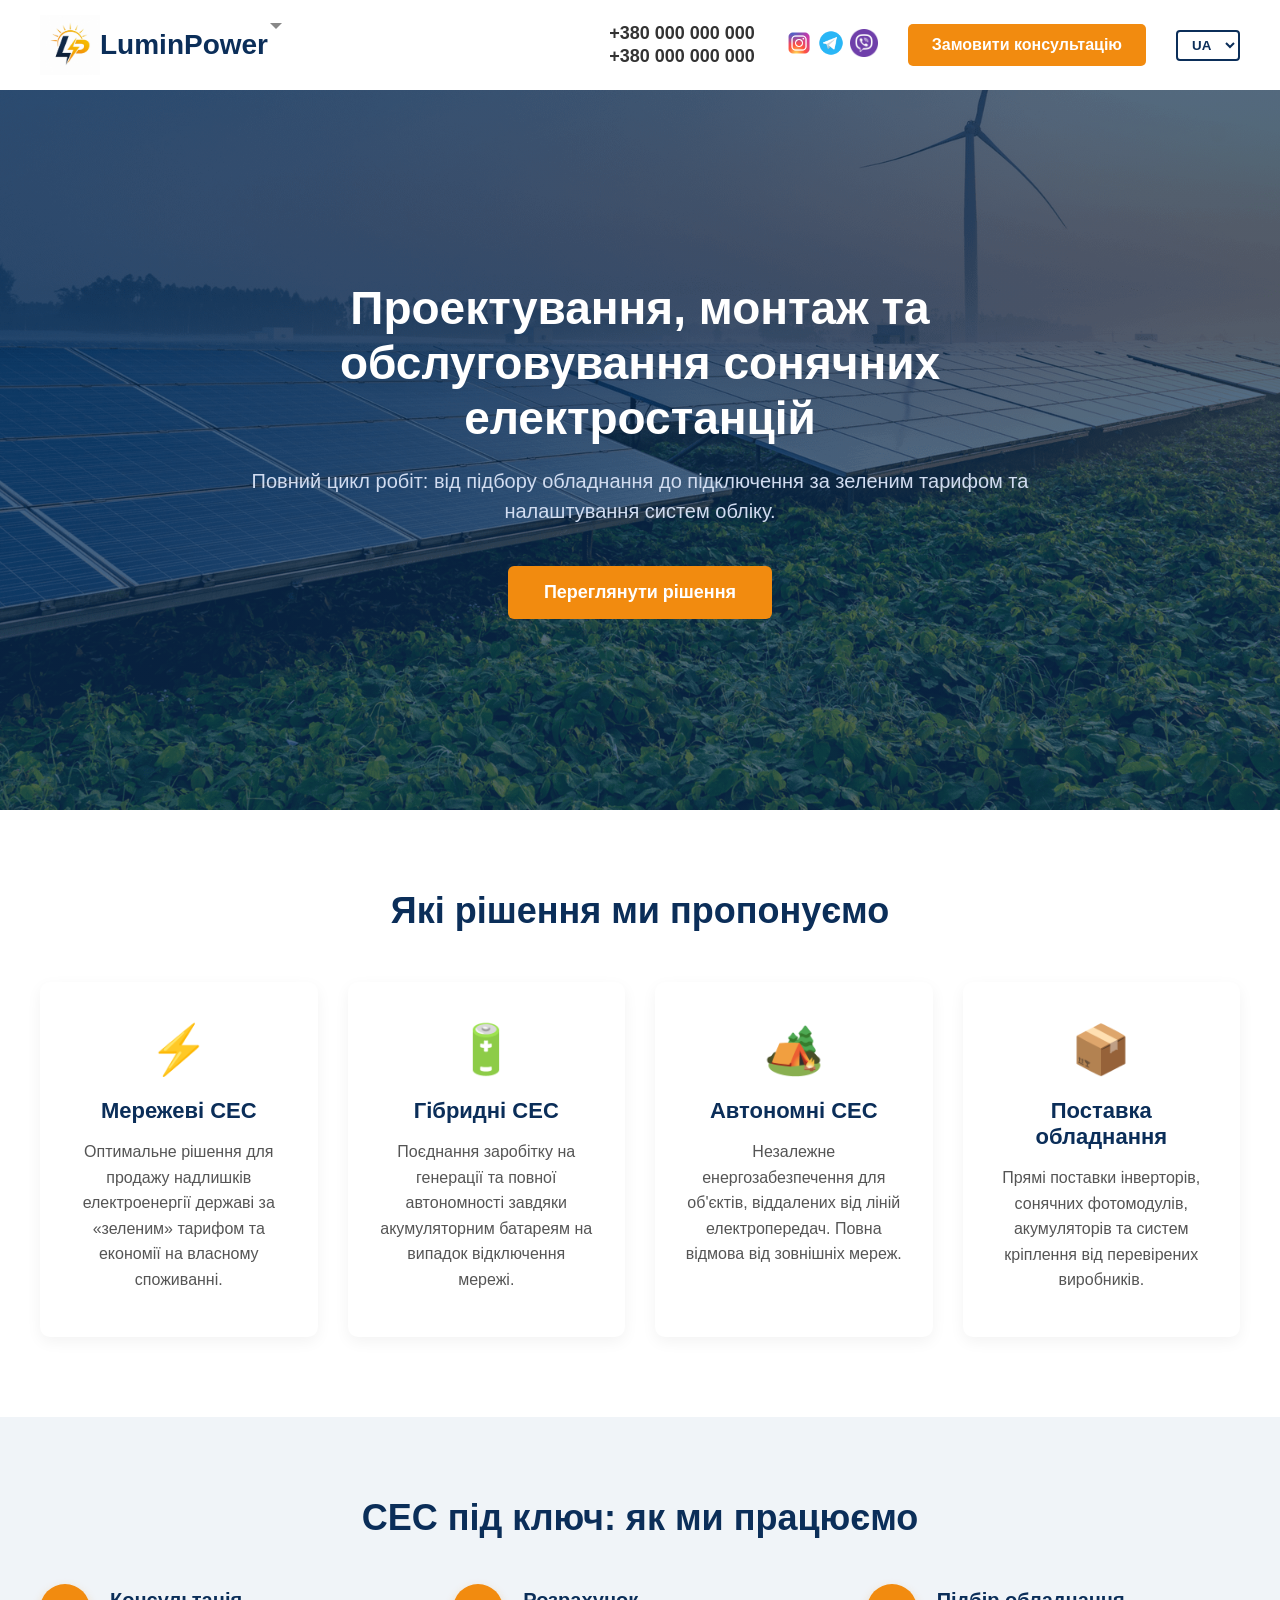
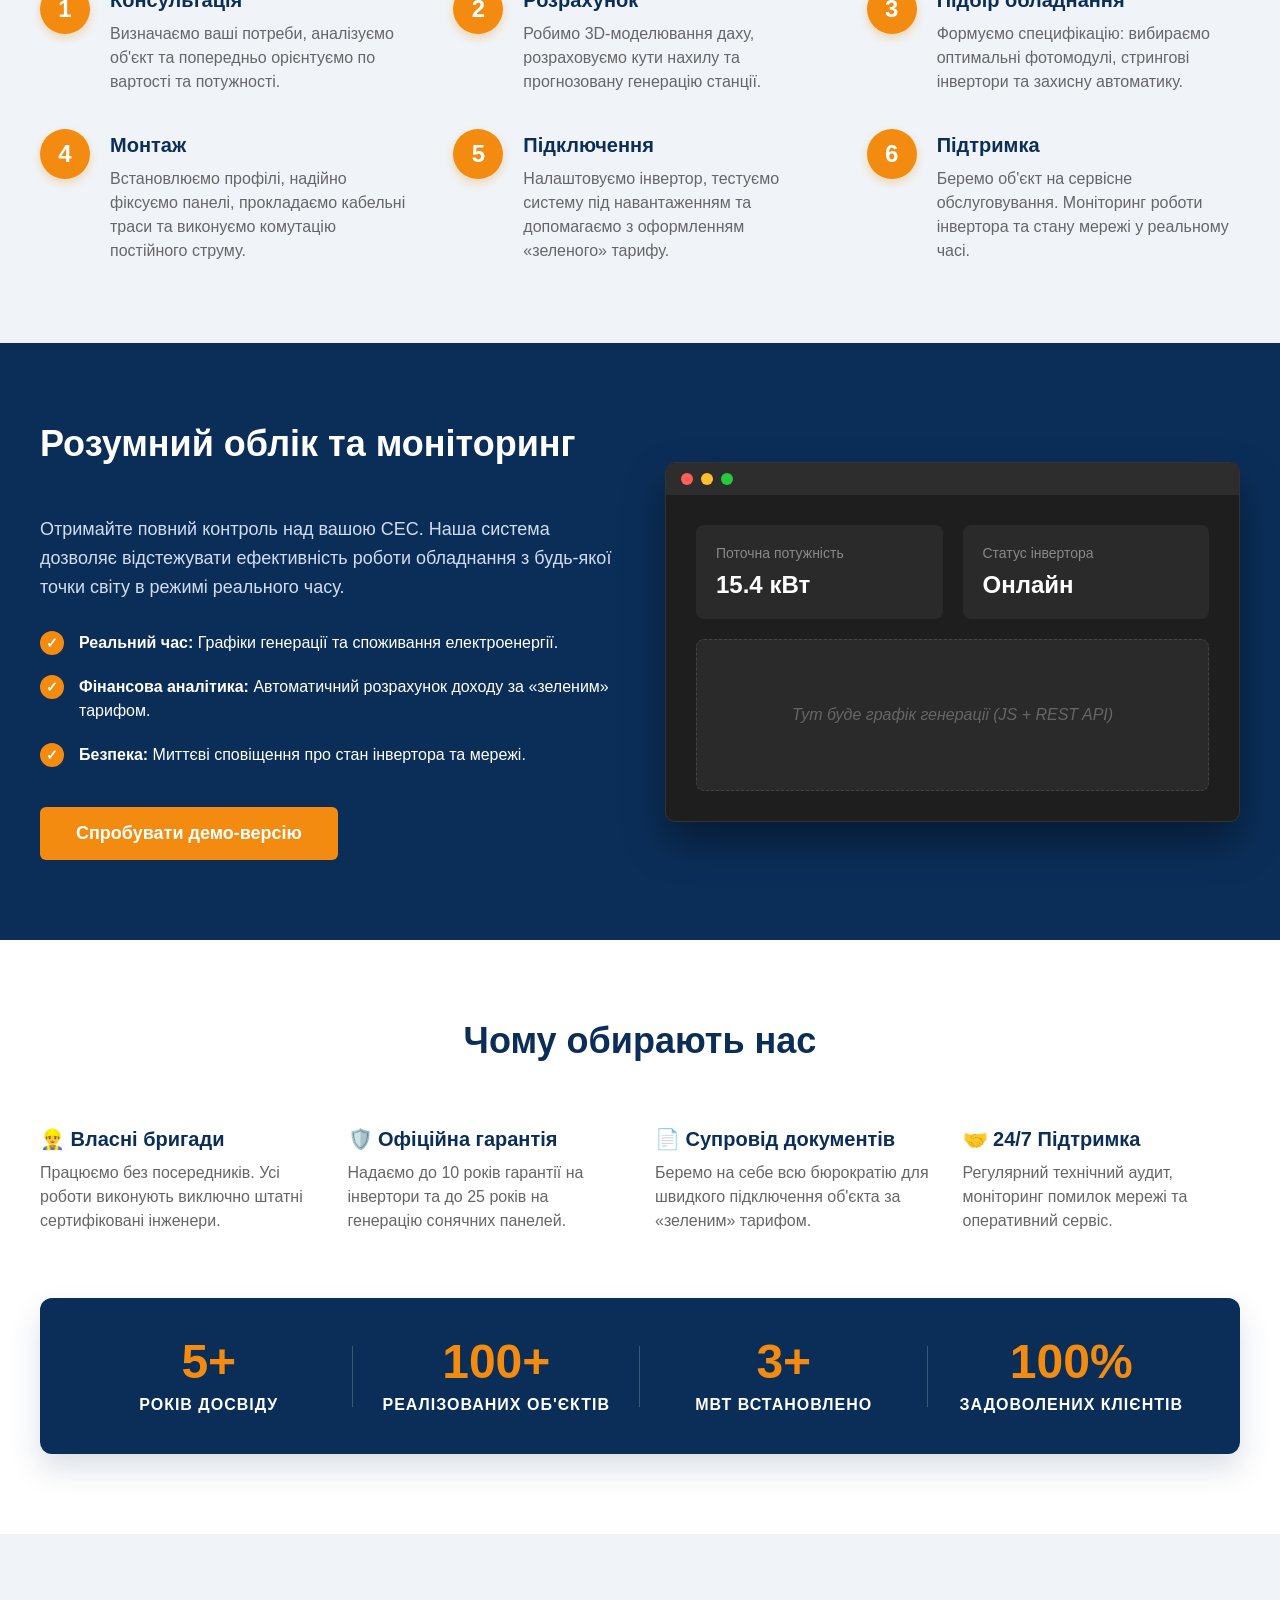
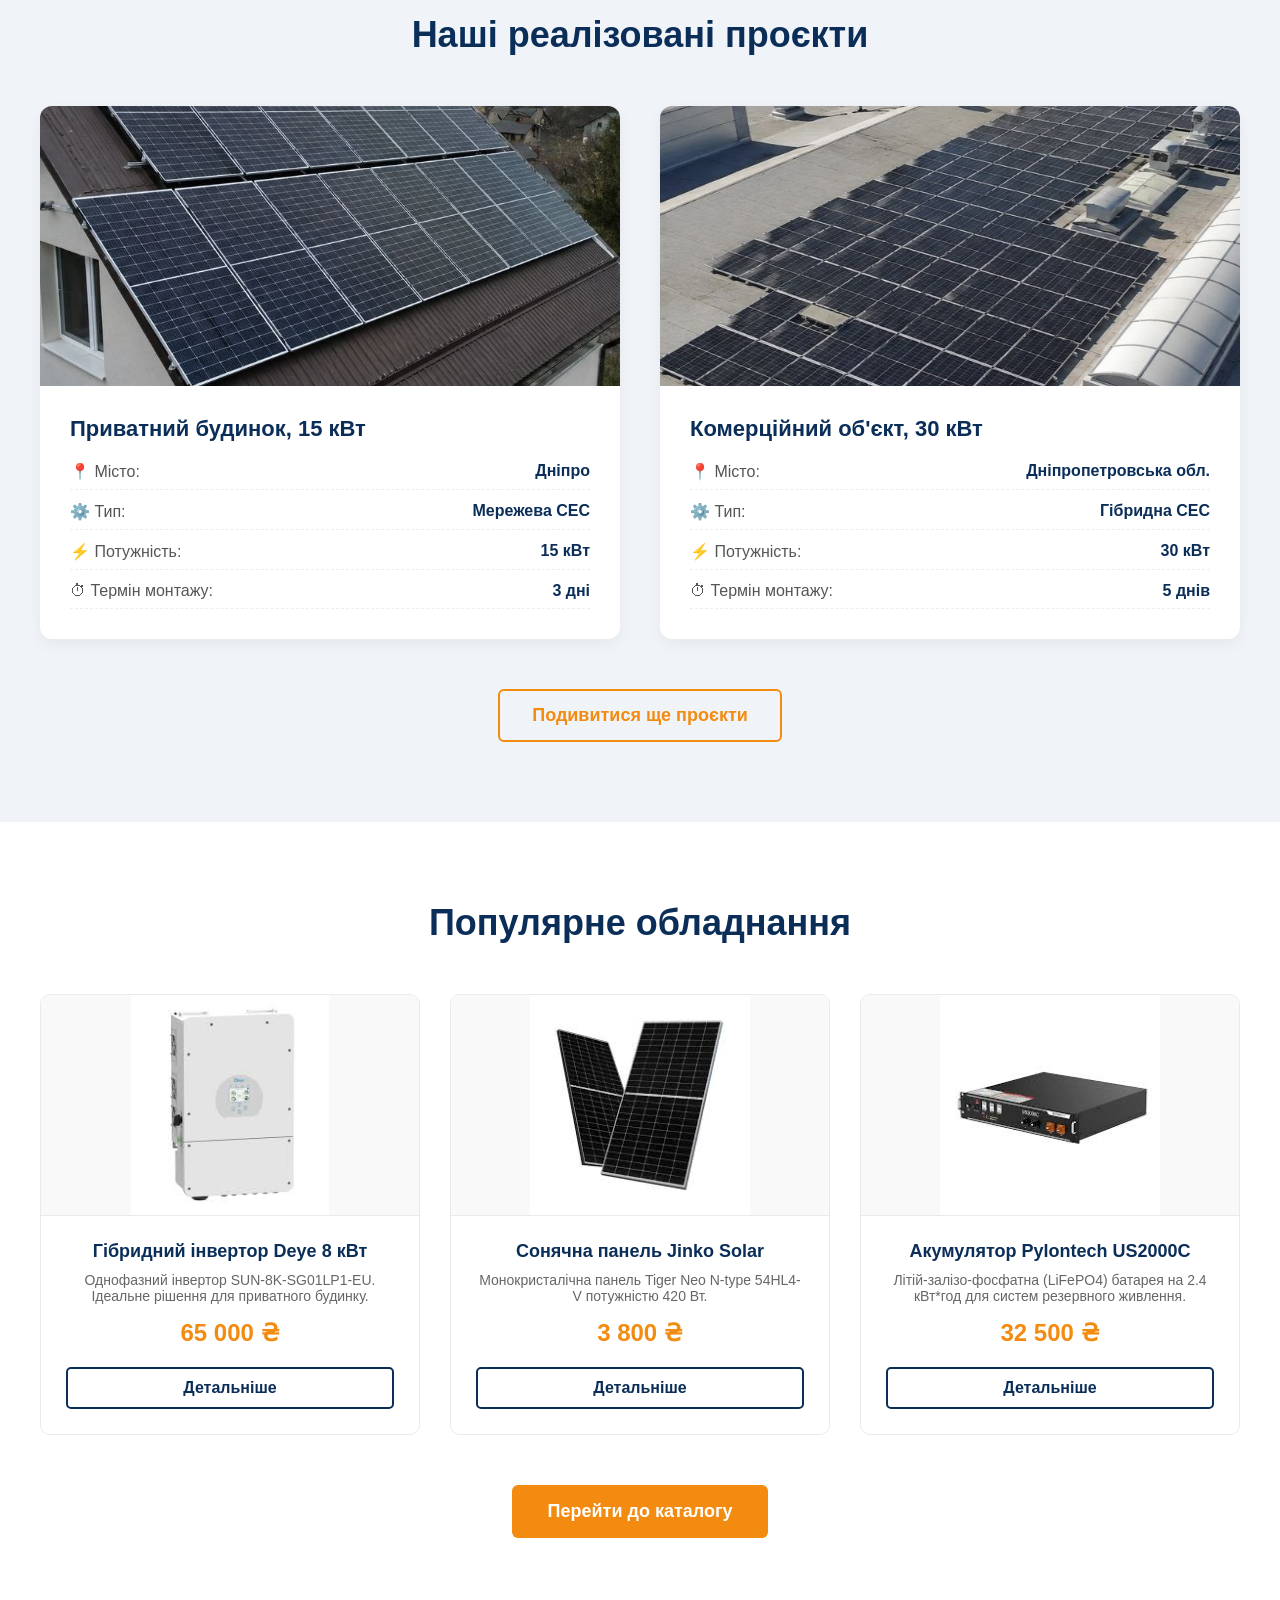
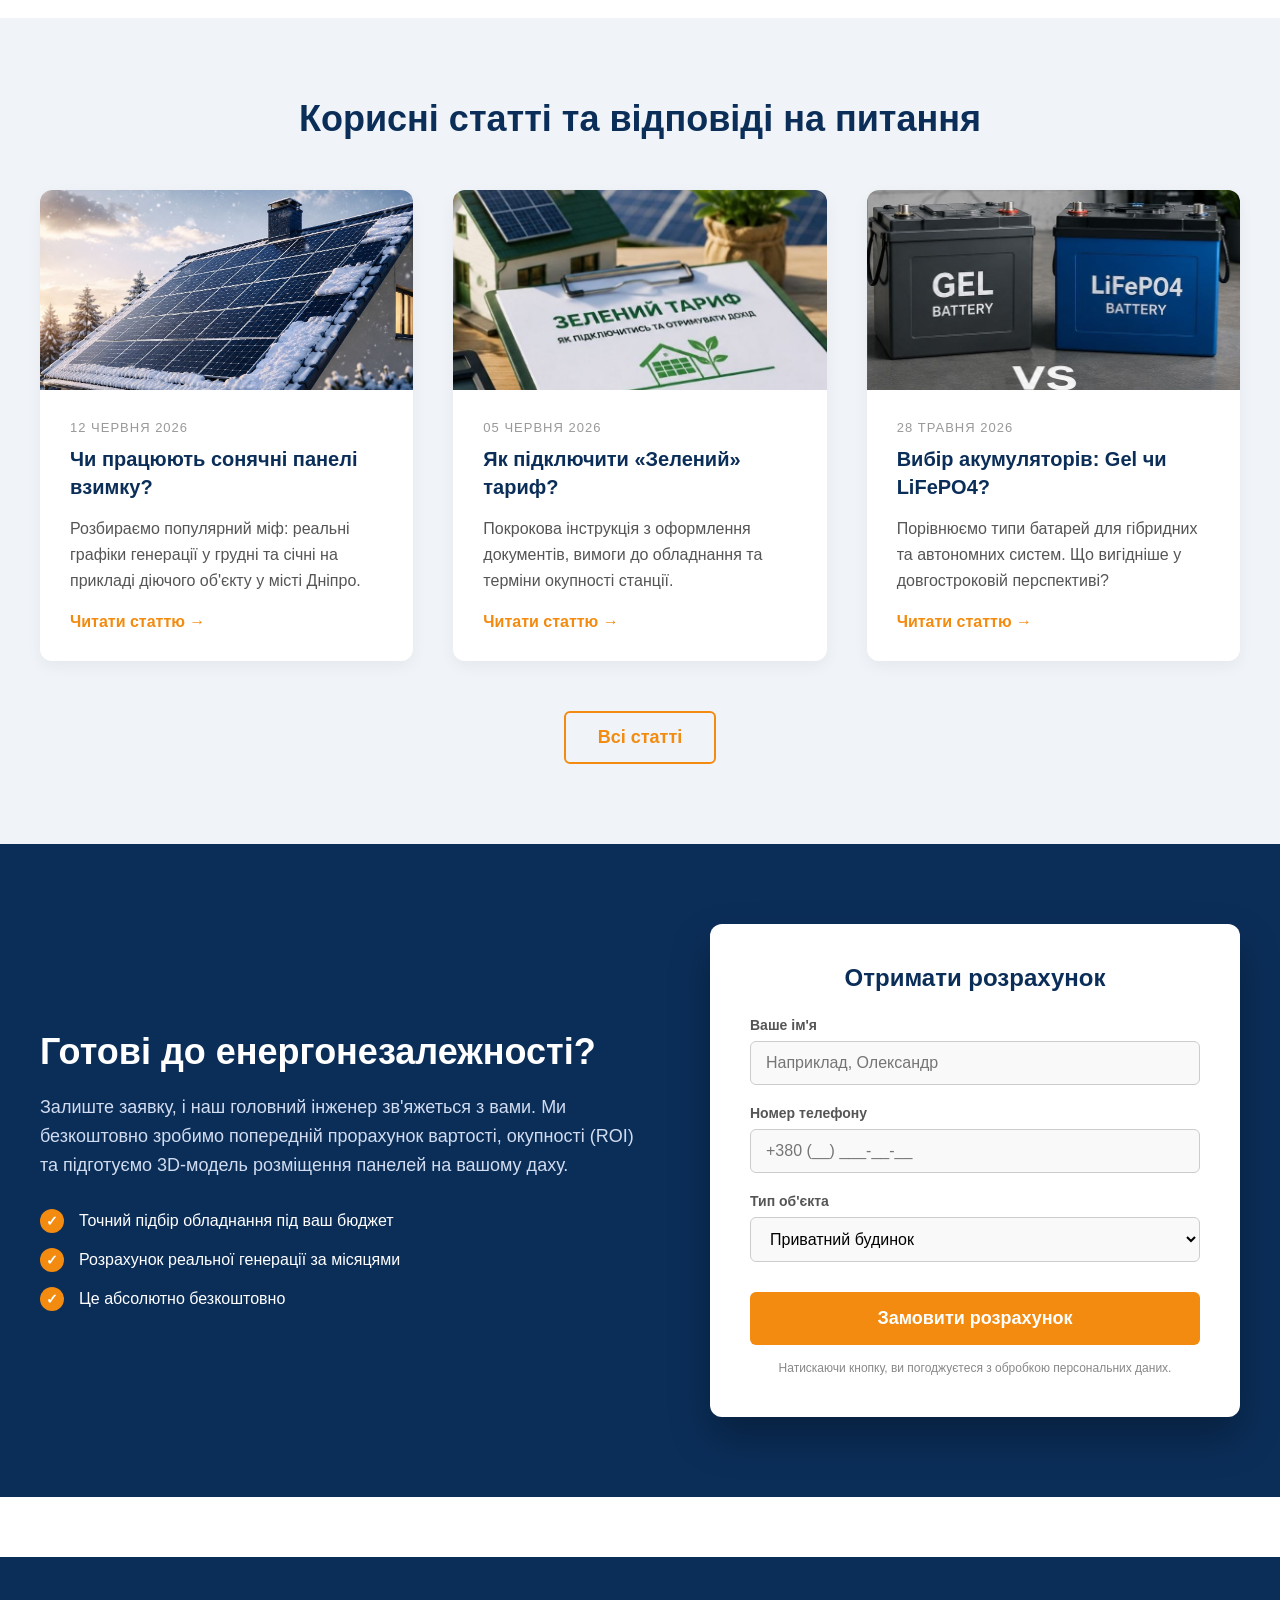
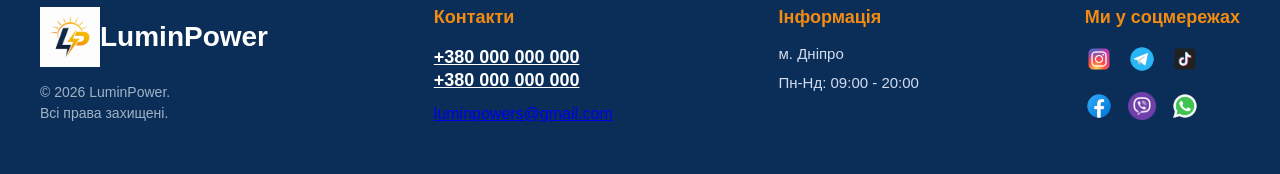
==== commit f53618fe: "Commit-6" ====
--- a/index.html
+++ b/index.html
@@ -11,11 +11,11 @@
     <div id="mySidePanel" class="side-panel">
         <button id="closeBtn" class="close-btn">&times;</button> 
         <a href="aboutus.html">Про нас</a>
-        <a href="/articles">Статті</a>
-        <a href="/prices">Цены</a>
+        <a href="arcticles.html">Статті</a>
+        <a href="prices">Delete Цены</a>
         <a href="/account">Розрахунок</a>
         <a href="/store">Магазин</a>
-        <a href="login2.html">Log in</a>
+        <a href="login.html">Log in</a>
         <a href="/support">Підтримка</a>
         
     </div>
--- a/css/main.css
+++ b/css/main.css
@@ -621,8 +621,8 @@
 }
 
 /* Сюда ты потом подставишь пути к реальным фотографиям */
-.img-1 { background-image: url('../images/project1.jpg'); }
-.img-2 { background-image: url('../images/project2.jpg'); }
+.img-1 { background-image: url('../images/project_1.jpg'); }
+.img-2 { background-image: url('../images/project_2.jpg'); }
 
 .project-info {
     padding: 30px;
@@ -719,9 +719,9 @@
 }
 
 /* Заглушки для фото товаров */
-.prod-1 { background-image: url('../images/prod1.jpg'); }
-.prod-2 { background-image: url('../images/prod2.jpg'); }
-.prod-3 { background-image: url('../images/prod3.jpg'); }
+.prod-1 { background-image: url('../images/hybrid_inverter_deye_8kv.jfif'); }
+.prod-2 { background-image: url('../images/solap_panel_Jinko.jfif'); }
+.prod-3 { background-image: url('../images/battery_pylontech_US2000C.jfif'); }
 
 .product-info {
     padding: 25px;
@@ -795,9 +795,9 @@
 }
 
 /* Заглушки для фото статей */
-.art-1 { background-image: url('../images/art1.jpg'); }
-.art-2 { background-image: url('../images/art2.jpg'); }
-.art-3 { background-image: url('../images/art3.jpg'); }
+.art-1 { background-image: url('../images/arcticle_1.jpg'); }
+.art-2 { background-image: url('../images/arcticle_2.jpg'); }
+.art-3 { background-image: url('../images/arcticle_3.jpg'); }
 
 .article-info {
     padding: 30px;
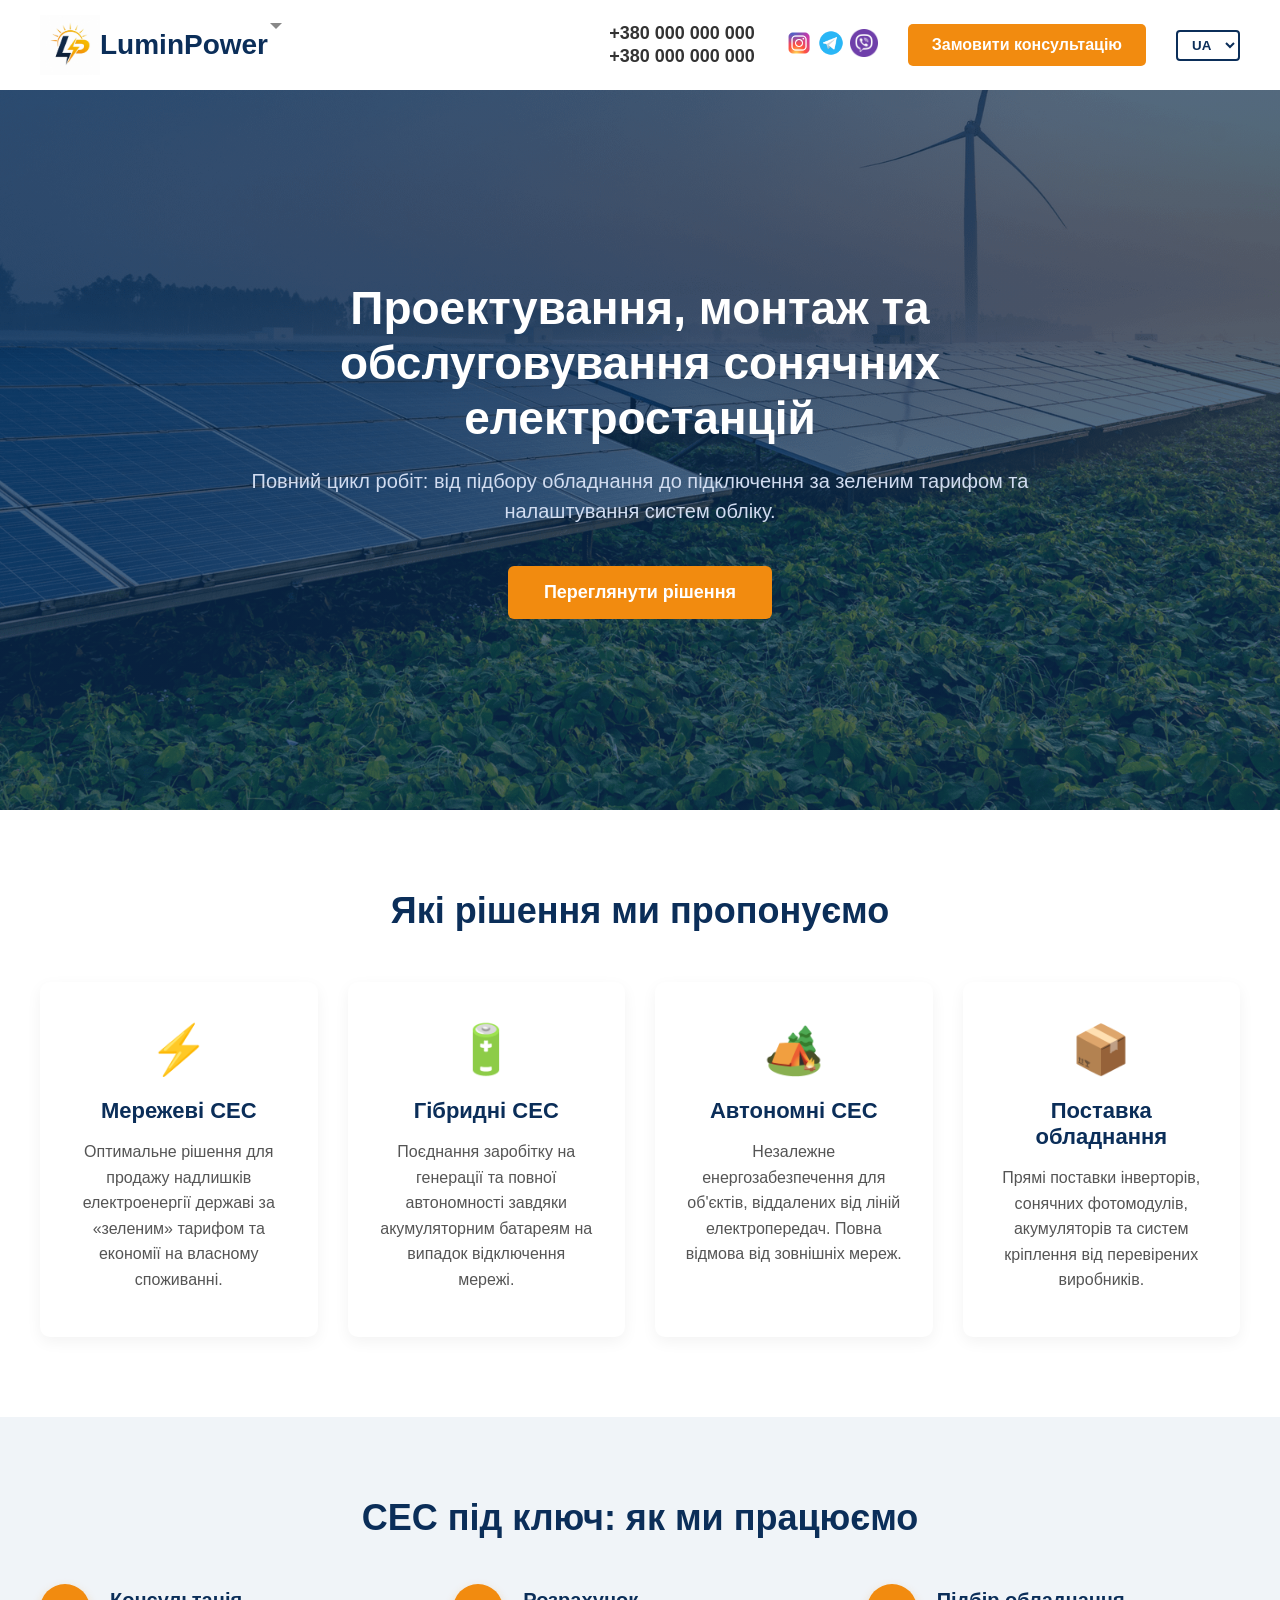
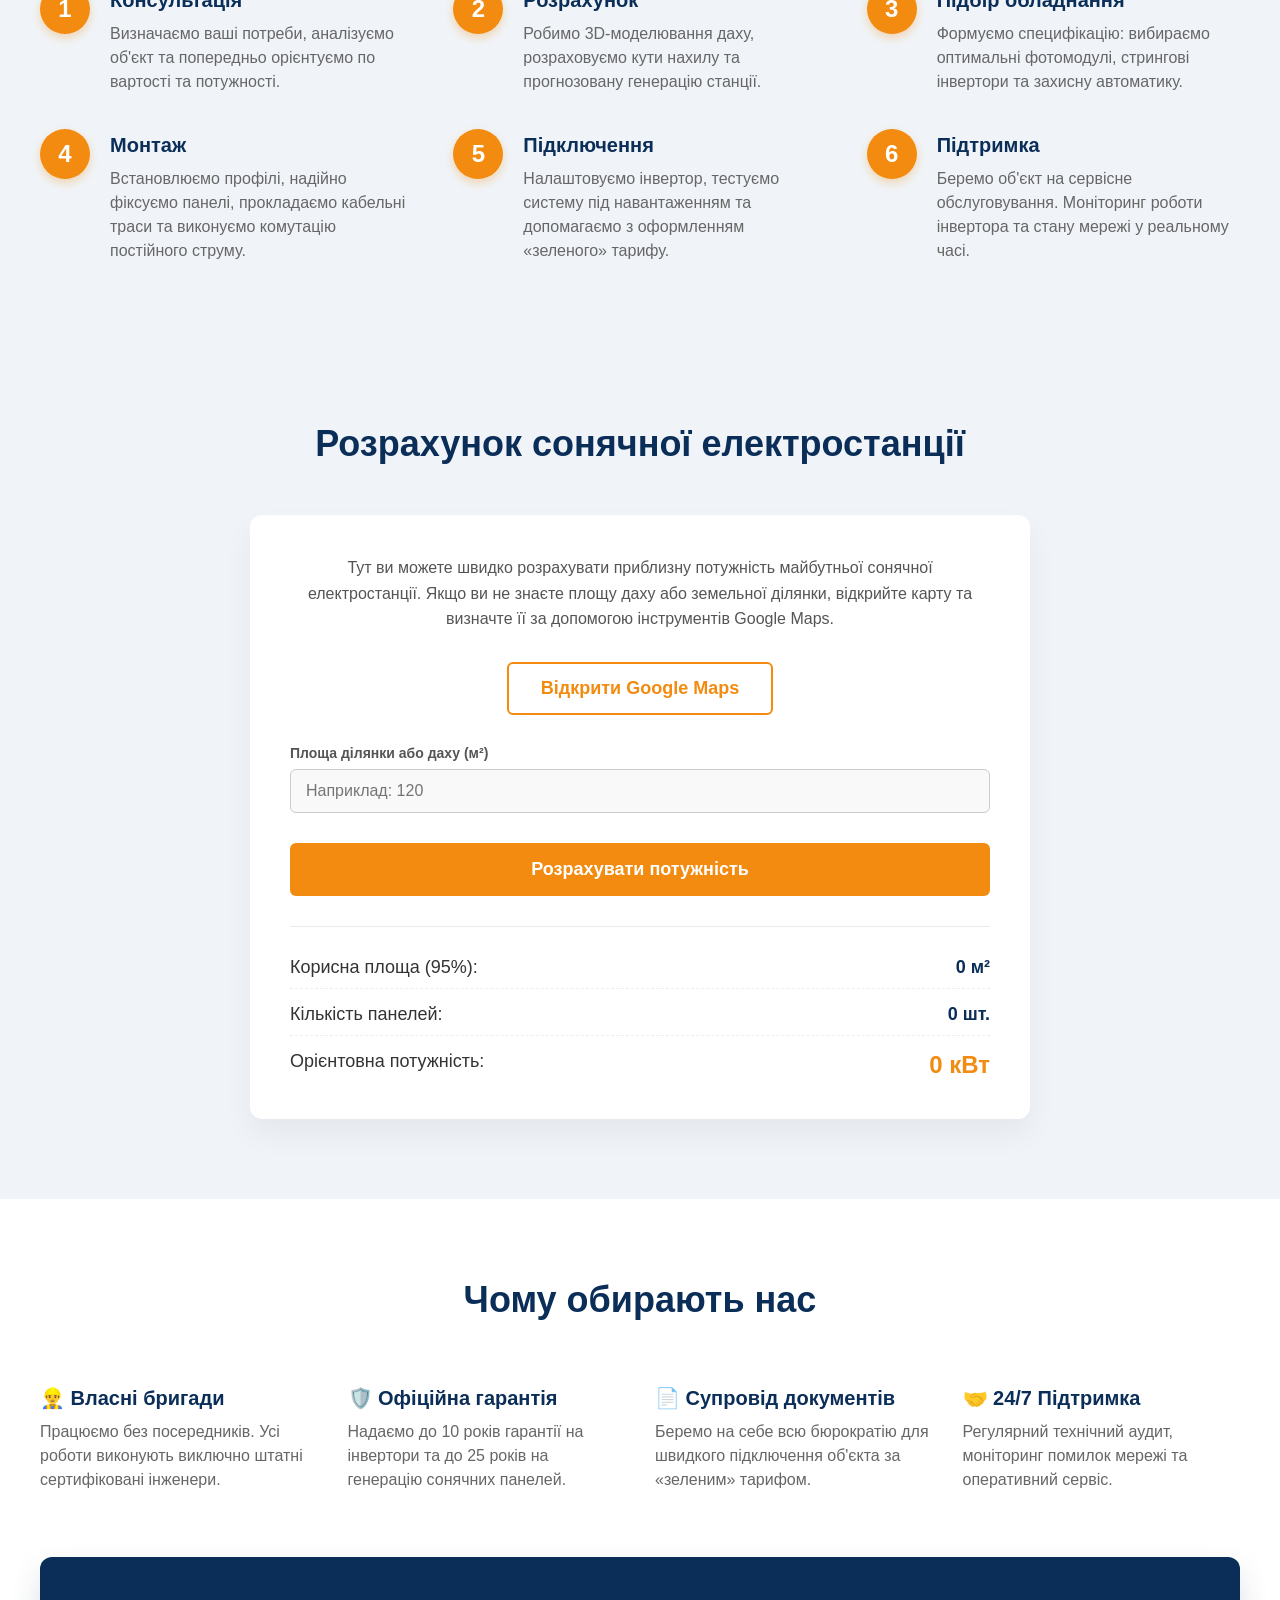
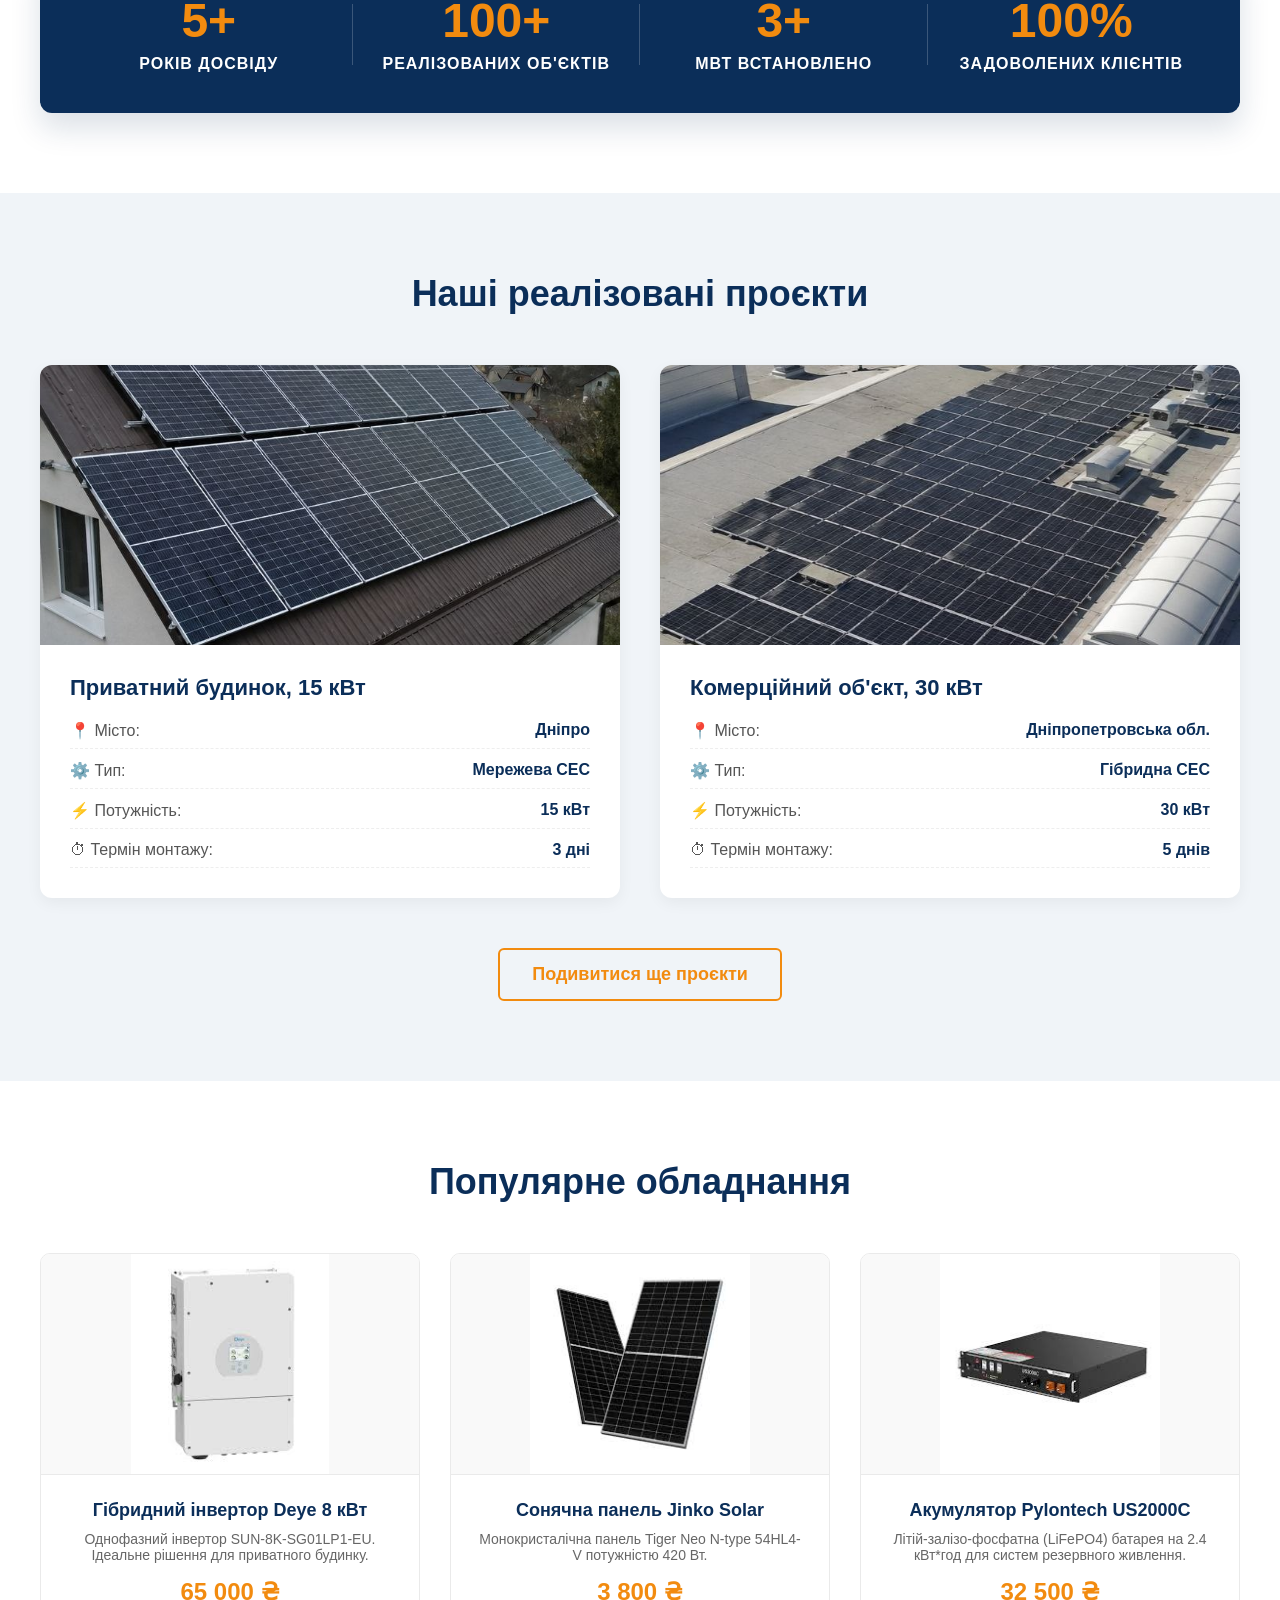
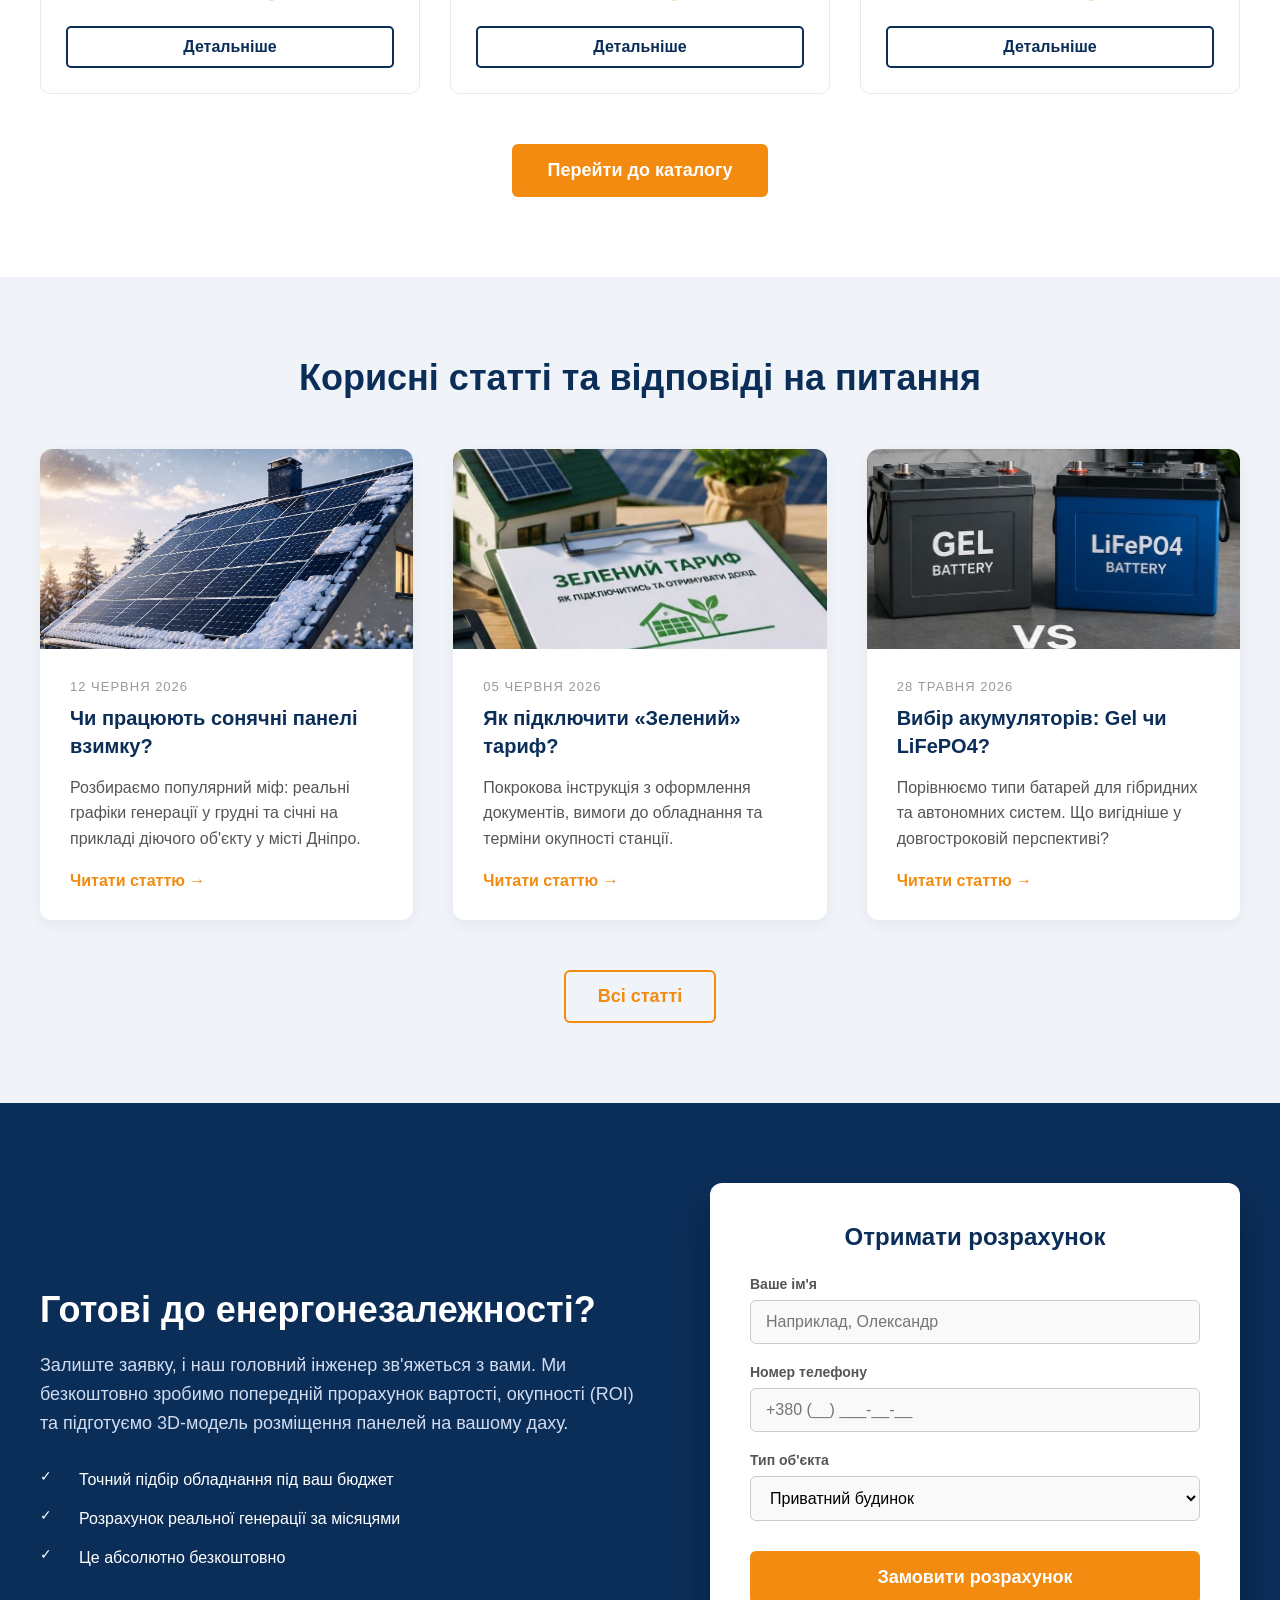
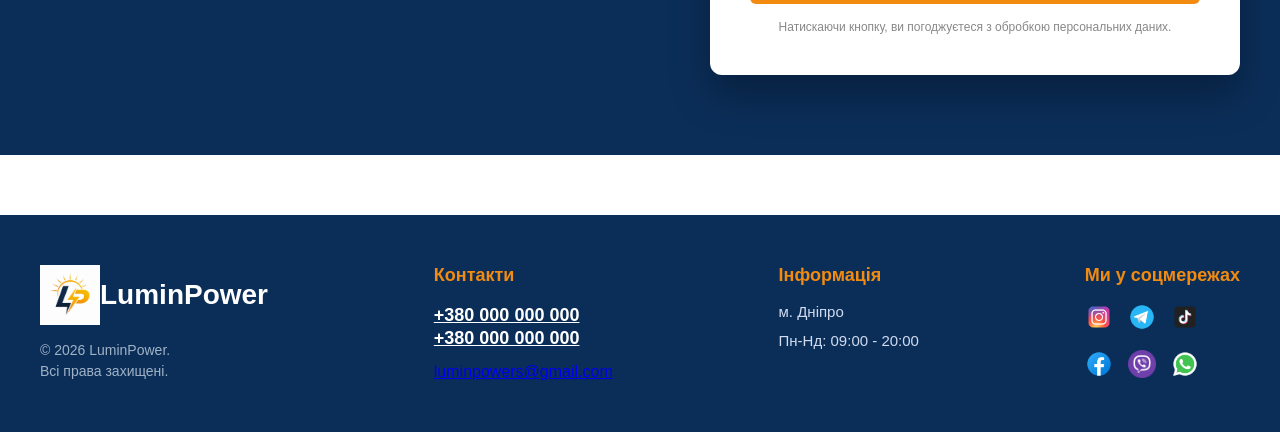
==== commit 0543b812: "Commit-7" ====
--- a/index.html
+++ b/index.html
@@ -11,12 +11,11 @@
     <div id="mySidePanel" class="side-panel">
         <button id="closeBtn" class="close-btn">&times;</button> 
         <a href="aboutus.html">Про нас</a>
-        <a href="arcticles.html">Статті</a>
-        <a href="prices">Delete Цены</a>
-        <a href="/account">Розрахунок</a>
-        <a href="/store">Магазин</a>
+        <a href="articles.html">Статті</a>
+        <a href="account.html">Розрахунок</a>
+        <a href="store.html">Магазин</a>
         <a href="login.html">Log in</a>
-        <a href="/support">Підтримка</a>
+        <!-- <a href="/support">Підтримка</a> -->
         
     </div>
 
@@ -55,9 +54,22 @@
         <button class="consultation-btn">Замовити консультацію</button>
 
         <select class="lang-select">
-            <option value="ua" selected>UA</option>
-            <option value="ru">RU</option>
-        </select>
+    <option value="uk" selected>UA</option>
+    <option value="ru">RU</option>
+</select>
+
+       <div id="google_translate_element" style="display: none;"></div>
+    
+    <script type="text/javascript">
+        function googleTranslateElementInit() {
+            new google.translate.TranslateElement({
+                pageLanguage: 'uk', /* Рідна мова сайту */
+                includedLanguages: 'ru,uk', /* Які мови доступні */
+                autoDisplay: false
+            }, 'google_translate_element');
+        }
+    </script>
+    <script type="text/javascript" src="https://translate.google.com/translate_a/element.js?cb=googleTranslateElementInit"></script>
         
     </div>
 </header>
@@ -156,59 +168,49 @@
     </section>
 
     <!--СЕКЦИЯ 4: МОНИТОРИНГ-->
-    <section class="monitoring section-padding">
-        <div class="container monitoring-wrapper">
+    <!-- СЕКЦИЯ: КАЛЬКУЛЯТОР СЭС -->
+    <section class="calculator-section section-padding bg-light">
+        <div class="container">
+            <h2 class="section-title">Розрахунок сонячної електростанції</h2>
             
-            <div class="monitoring-content">
-                <h2 class="section-title text-white text-left">Розумний облік та моніторинг</h2>
-                <p class="monitoring-desc">Отримайте повний контроль над вашою СЕС. Наша система дозволяє відстежувати ефективність роботи обладнання з будь-якої точки світу в режимі реального часу.</p>
-                
-                <ul class="monitoring-features">
-                    <li>
-                        <span class="check-icon">✓</span> 
-                        <div><strong>Реальний час:</strong> Графіки генерації та споживання електроенергії.</div>
-                    </li>
-                    <li>
-                        <span class="check-icon">✓</span> 
-                        <div><strong>Фінансова аналітика:</strong> Автоматичний розрахунок доходу за «зеленим» тарифом.</div>
-                    </li>
-                    <li>
-                        <span class="check-icon">✓</span> 
-                        <div><strong>Безпека:</strong> Миттєві сповіщення про стан інвертора та мережі.</div>
-                    </li>
-                </ul>
-                <a href="#demo" class="btn-primary">Спробувати демо-версію</a>
-            </div>
-
-            <div class="monitoring-visual">
-                <div class="dashboard-mockup">
-                    <div class="mockup-header">
-                        <span class="dot red"></span>
-                        <span class="dot yellow"></span>
-                        <span class="dot green"></span>
-                    </div>
-                    <div class="mockup-body">
-                        <div class="widget-row">
-                            <div class="widget">
-                                <span class="widget-label">Поточна потужність</span>
-                                <span class="widget-value">15.4 кВт</span>
-                            </div>
-                            <div class="widget">
-                                <span class="widget-label">Статус інвертора</span>
-                                <span class="widget-value text-green">Онлайн</span>
-                            </div>
-                        </div>
-                        <div class="graph-placeholder">
-                            <p>Тут буде графік генерації (JS + REST API)</p>
-                        </div>
-                    </div>
-                </div>
-            </div>
-
-        </div>
-    </section>
-
-
+            <div class="calculator-card">
+                <p class="calculator-desc">
+                    Тут ви можете швидко розрахувати приблизну потужність майбутньої сонячної електростанції.
+                    Якщо ви не знаєте площу даху або земельної ділянки, відкрийте карту та визначте її за допомогою інструментів Google Maps.
+                </p>
+
+                <div class="calculator-actions">
+                    <!-- Используем твой класс контурной кнопки -->
+                    <a href="https://www.google.com/maps" target="_blank" class="btn-secondary">Відкрити Google Maps</a>
+                </div>
+
+                <div class="calculator-form">
+                    <div class="form-group">
+                        <label for="area">Площа ділянки або даху (м²)</label>
+                        <input type="number" id="area" placeholder="Наприклад: 120" min="1">
+                    </div>
+                    <!-- Используем твой класс залитой кнопки -->
+                    <button id="calculateBtn" class="btn-submit">Розрахувати потужність</button>
+                </div>
+
+                <div class="calculator-result">
+                    <div class="result-item">
+                        <span>Корисна площа (95%):</span>
+                        <strong id="usableArea">0 м²</strong>
+                    </div>
+                    <div class="result-item">
+                        <span>Кількість панелей:</span>
+                        <strong id="panelCount">0 шт.</strong>
+                    </div>
+                    <div class="result-item highlight">
+                        <span>Орієнтовна потужність:</span>
+                        <strong id="totalPower">0 кВт</strong>
+                    </div>
+                </div>
+            </div>
+        </div>
+    </section>
+    
 
     <!--СЕКЦИЯ 5: ПОЧЕМУ МЫ -->
 
--- a/css/main.css
+++ b/css/main.css
@@ -366,135 +366,66 @@
 
 
 /* --- СЕКЦИЯ 4: МОНИТОРИНГ --- */
-.monitoring {
-    background-color: #0b2e59; /* Темний технологічний фон */
-    color: #ffffff;
-}
-
-.monitoring-wrapper {
-    display: flex;
-    align-items: center;
+/* --- СЕКЦИЯ: КАЛЬКУЛЯТОР СЭС --- */
+.calculator-card {
+    max-width: 700px;
+    margin: 0 auto;
+    background-color: #ffffff;
+    border-radius: 12px;
+    padding: 40px;
+    box-shadow: 0 15px 30px rgba(0,0,0,0.05); /* Тень в стиле остальных карточек */
+}
+
+.calculator-desc {
+    text-align: center;
+    line-height: 1.6;
+    color: #555;
+    margin-bottom: 30px;
+    font-size: 16px;
+}
+
+.calculator-actions {
+    text-align: center;
+    margin-bottom: 30px;
+}
+
+.calculator-form {
+    margin-bottom: 30px;
+    padding-bottom: 30px;
+    border-bottom: 1px solid #eaeaea; /* Разделительная линия */
+}
+
+/* Стилизация результатов расчета */
+.calculator-result {
+    display: flex;
+    flex-direction: column;
+    gap: 15px;
+}
+
+.result-item {
+    display: flex;
     justify-content: space-between;
-    gap: 50px;
-}
-
-.monitoring-content, .monitoring-visual {
-    flex: 1; /* Обидва блоки займають рівно по 50% ширини */
-}
-
-/* Утиліти для тексту на темному фоні */
-.text-white { color: #ffffff !important; }
-.text-left { text-align: left !important; }
-.text-green { color: #4caf50; }
-
-.monitoring-desc {
     font-size: 18px;
-    line-height: 1.6;
-    color: #d1dcf0;
-    margin-bottom: 30px;
-}
-
-/* Список переваг */
-.monitoring-features {
-    list-style: none; /* Прибираємо стандартні крапки */
-    padding: 0;
-    margin: 0 0 40px 0;
-    display: flex;
-    flex-direction: column;
-    gap: 20px;
-}
-
-.monitoring-features li {
-    display: flex;
-    align-items: flex-start;
-    gap: 15px;
-    font-size: 16px;
-    line-height: 1.5;
-}
-
-.check-icon {
-    background-color: #f28b0f;
-    color: #ffffff;
-    width: 24px;
-    height: 24px;
-    display: flex;
-    justify-content: center;
-    align-items: center;
-    border-radius: 50%;
-    font-size: 14px;
-    font-weight: bold;
-    flex-shrink: 0; /* Щоб іконка не стискалася, якщо тексту багато */
-}
-
-/* --- ВІЗУАЛІЗАЦІЯ ДАШБОРДА (Mockup) --- */
-.dashboard-mockup {
-    background-color: #1e1e1e; /* Темно-сірий колір панелі */
-    border-radius: 10px;
-    overflow: hidden;
-    box-shadow: 0 20px 40px rgba(0,0,0,0.4);
-    border: 1px solid #333;
-}
-
-.mockup-header {
-    background-color: #2d2d2d;
-    padding: 10px 15px;
-    display: flex;
-    gap: 8px;
-}
-
-/* Кнопки закрити/згорнути як у macOS */
-.dot {
-    width: 12px;
-    height: 12px;
-    border-radius: 50%;
-}
-.dot.red { background-color: #ff5f56; }
-.dot.yellow { background-color: #ffbd2e; }
-.dot.green { background-color: #27c93f; }
-
-.mockup-body {
-    padding: 30px;
-}
-
-.widget-row {
-    display: flex;
-    gap: 20px;
-    margin-bottom: 20px;
-}
-
-.widget {
-    flex: 1;
-    background-color: #2a2a2a;
-    padding: 20px;
-    border-radius: 8px;
-    display: flex;
-    flex-direction: column;
-    gap: 10px;
-}
-
-.widget-label {
-    font-size: 14px;
-    color: #888;
-}
-
-.widget-value {
+    color: #333;
+    padding-bottom: 10px;
+    border-bottom: 1px dashed #eee; /* Пунктир, как в секции "Проекты" */
+}
+
+.result-item:last-child {
+    border-bottom: none;
+    padding-bottom: 0;
+}
+
+.result-item strong {
+    color: #0b2e59; /* Твой темно-синий */
+}
+
+/* Акцент на итоговой мощности */
+.result-item.highlight strong {
+    color: #f28b0f; /* Твой оранжевый */
     font-size: 24px;
-    font-weight: bold;
-    color: #fff;
-}
-
-.graph-placeholder {
-    background-color: #2a2a2a;
-    height: 150px;
-    border-radius: 8px;
-    display: flex;
-    justify-content: center;
-    align-items: center;
-    color: #666;
-    font-style: italic;
-    border: 1px dashed #444;
-}
-
+    font-weight: 900;
+}
 
 
 
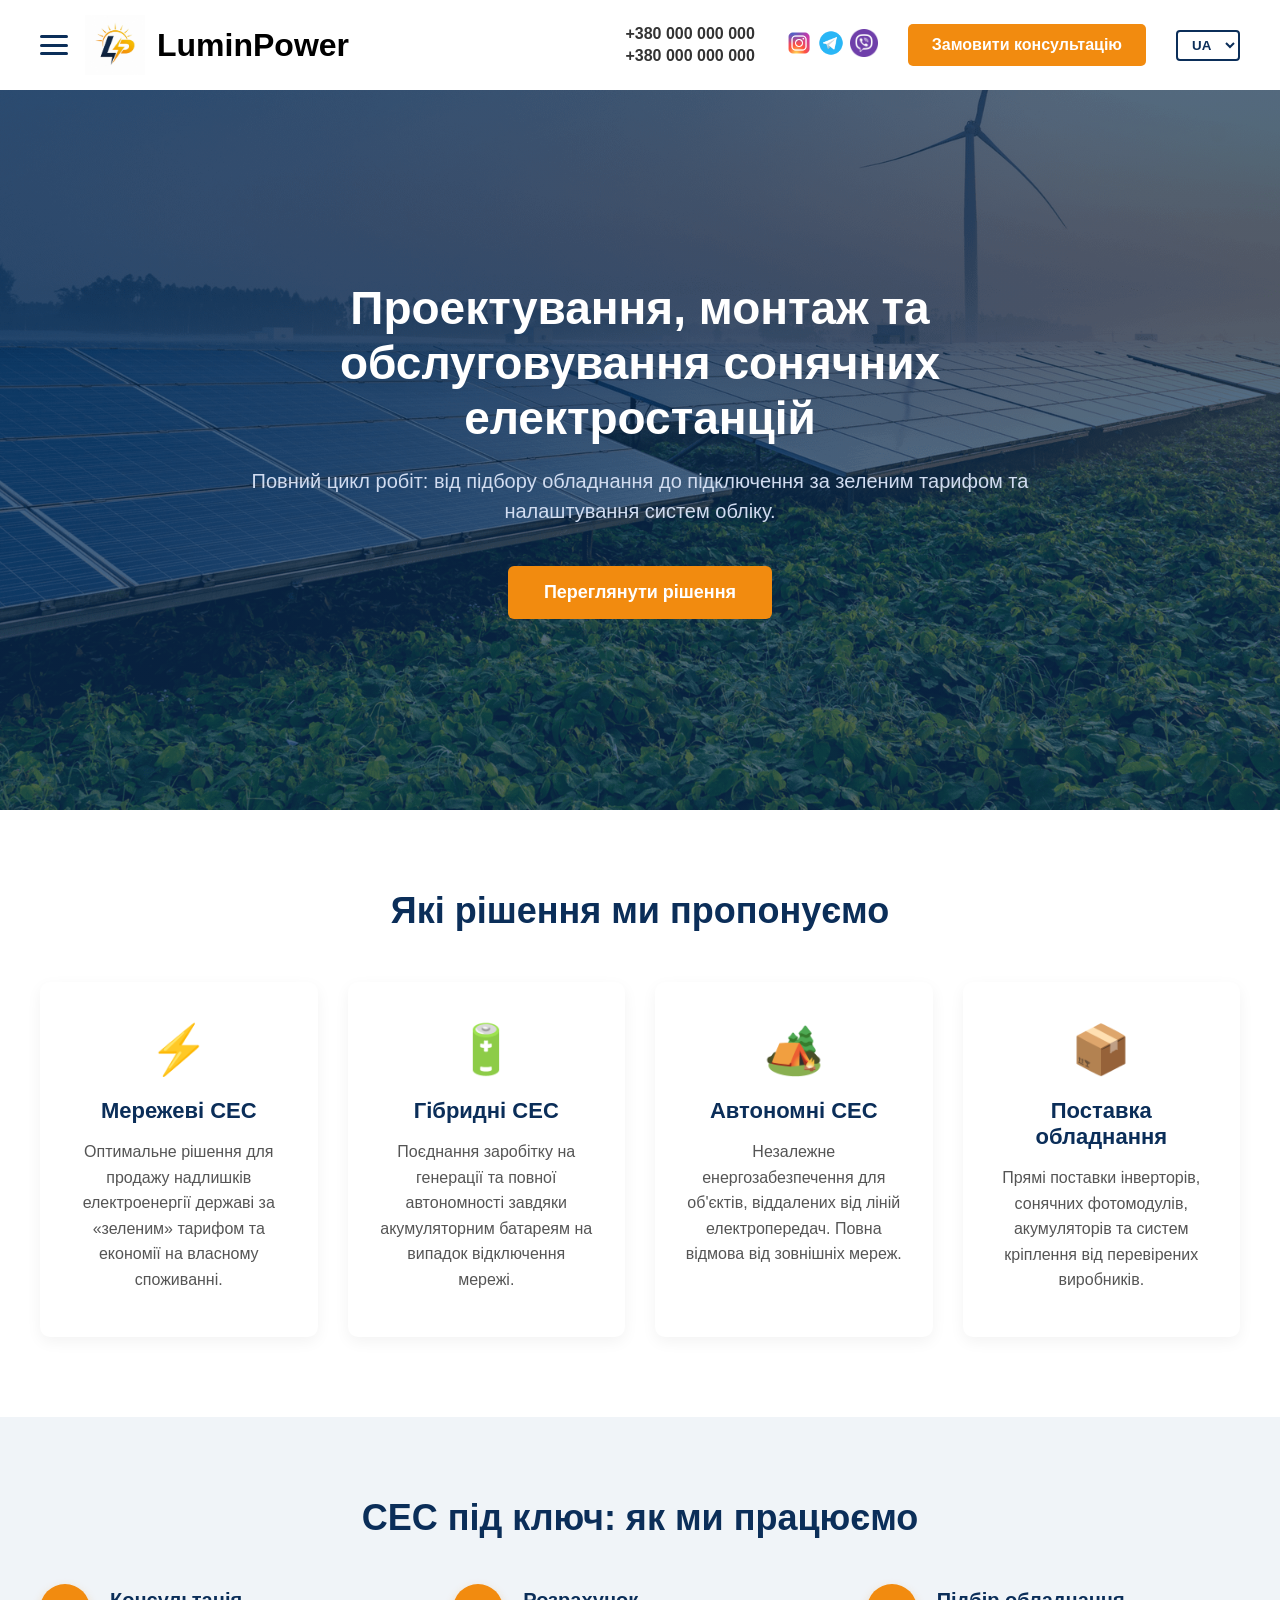
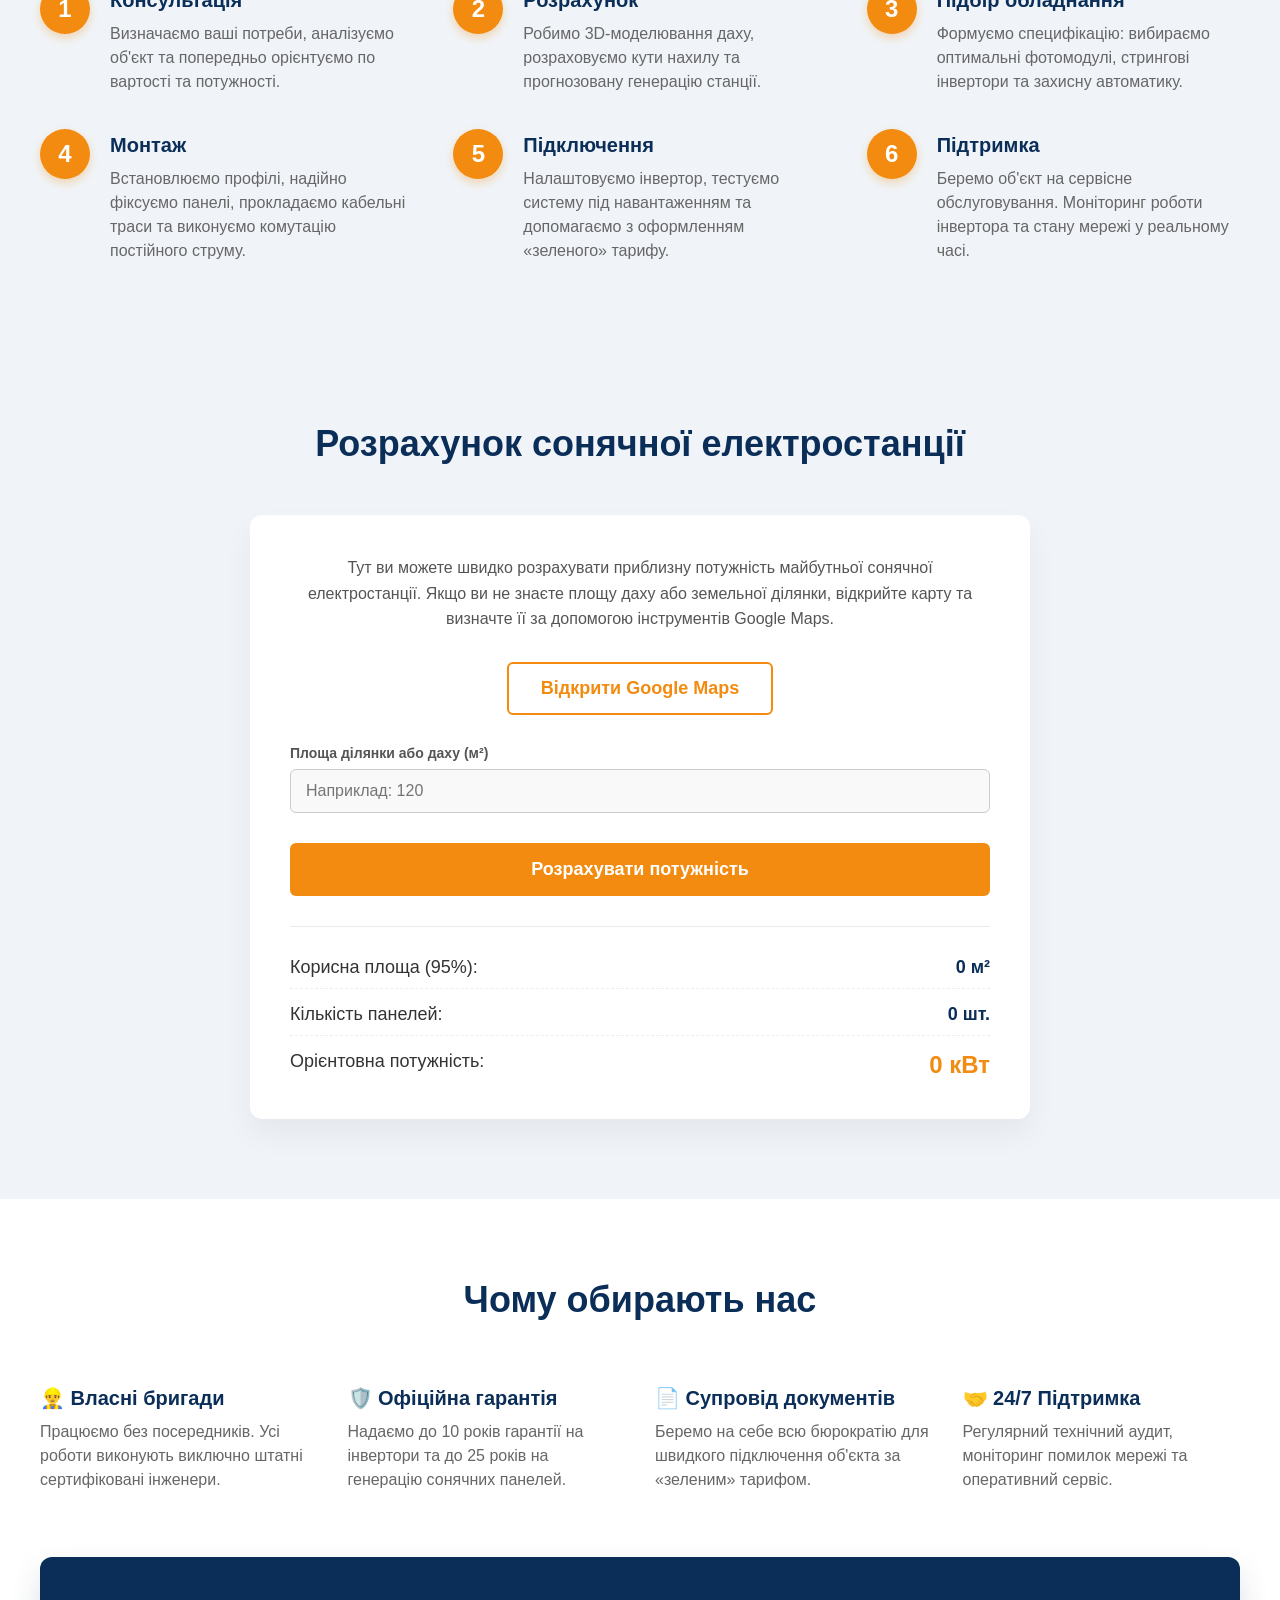
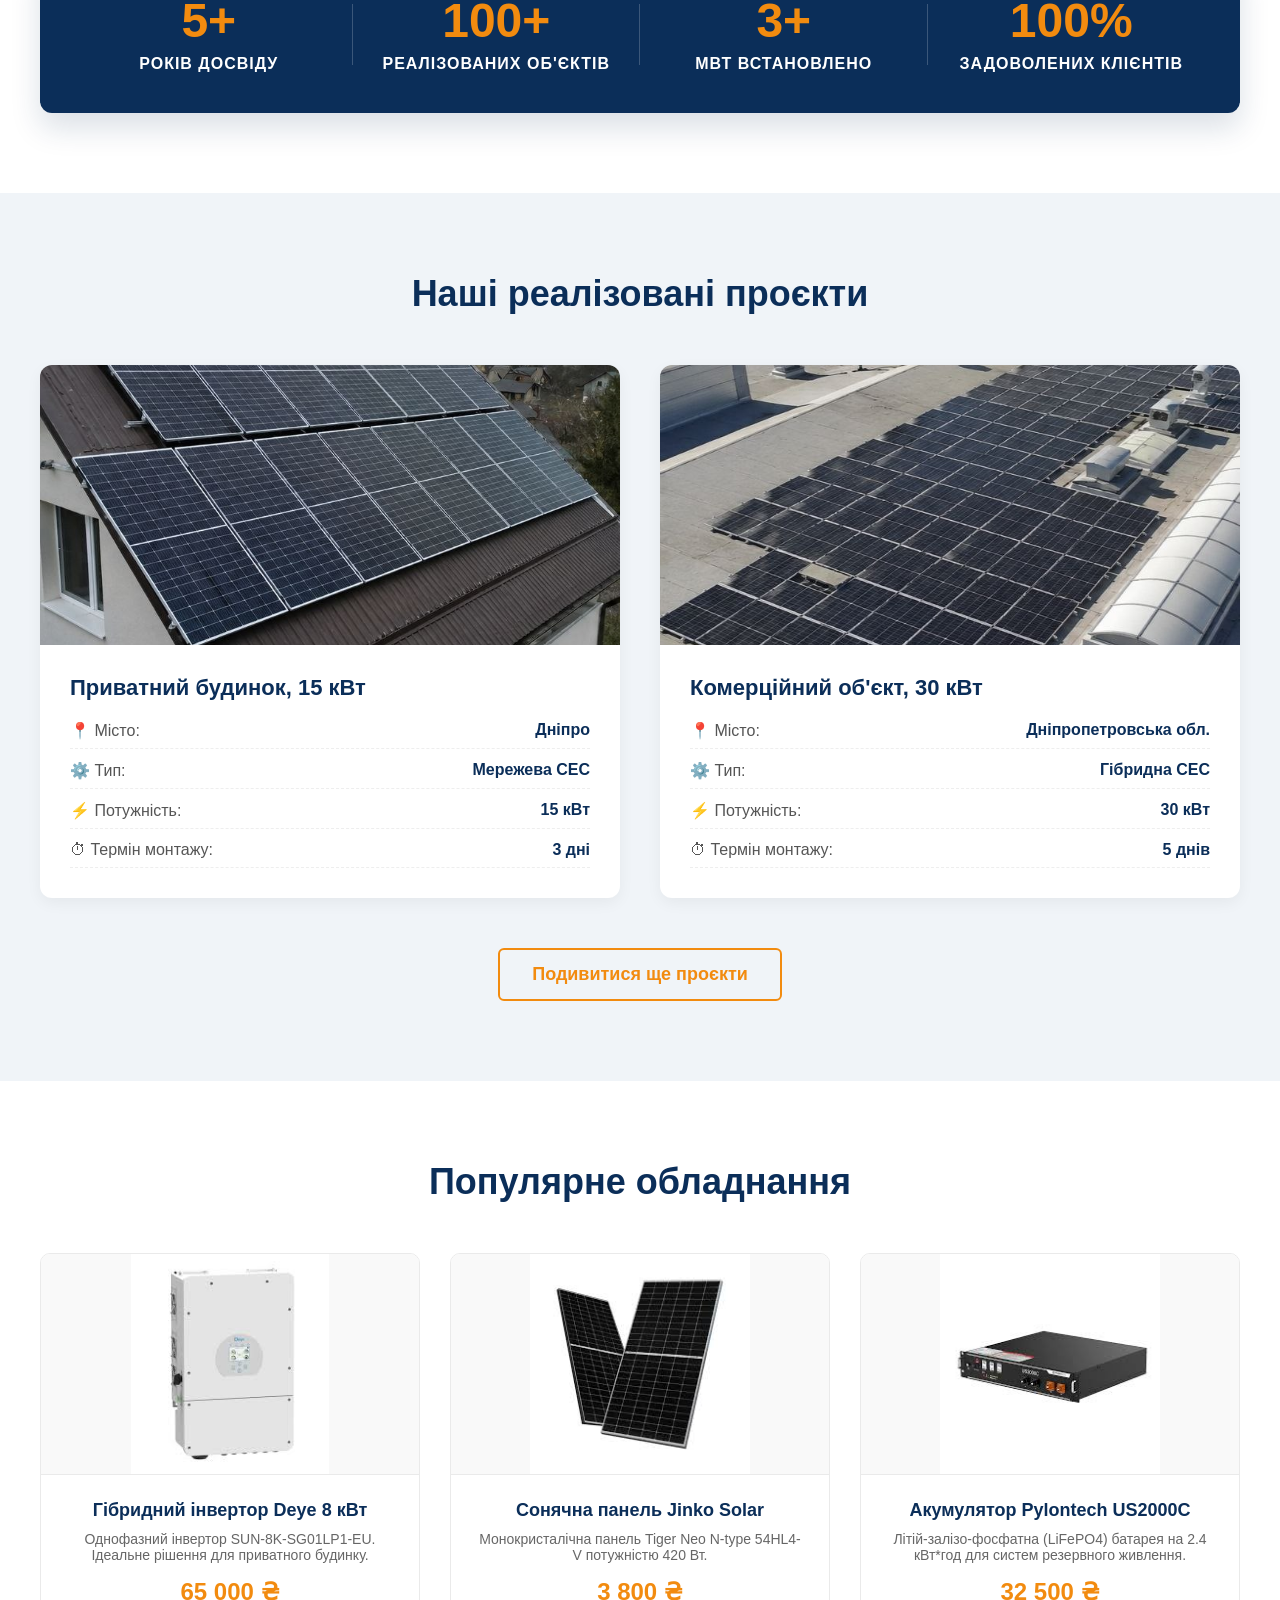
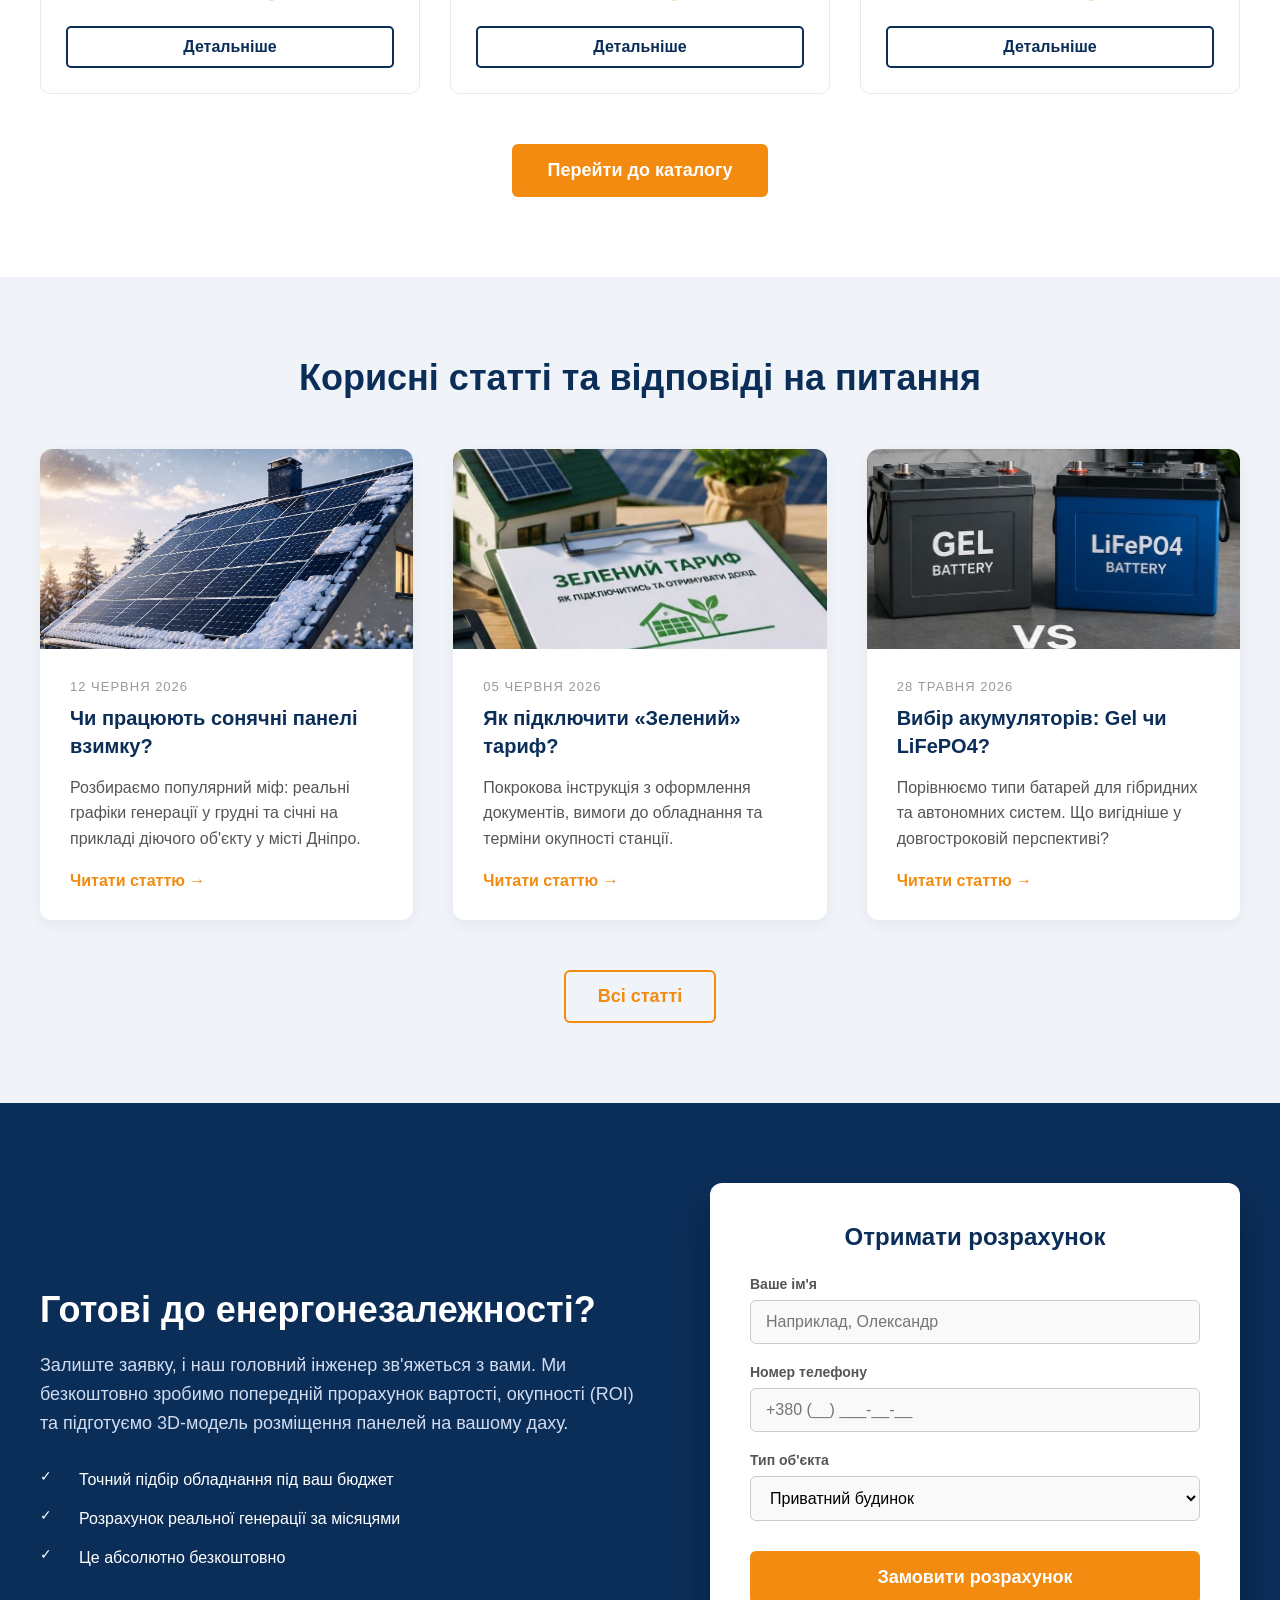
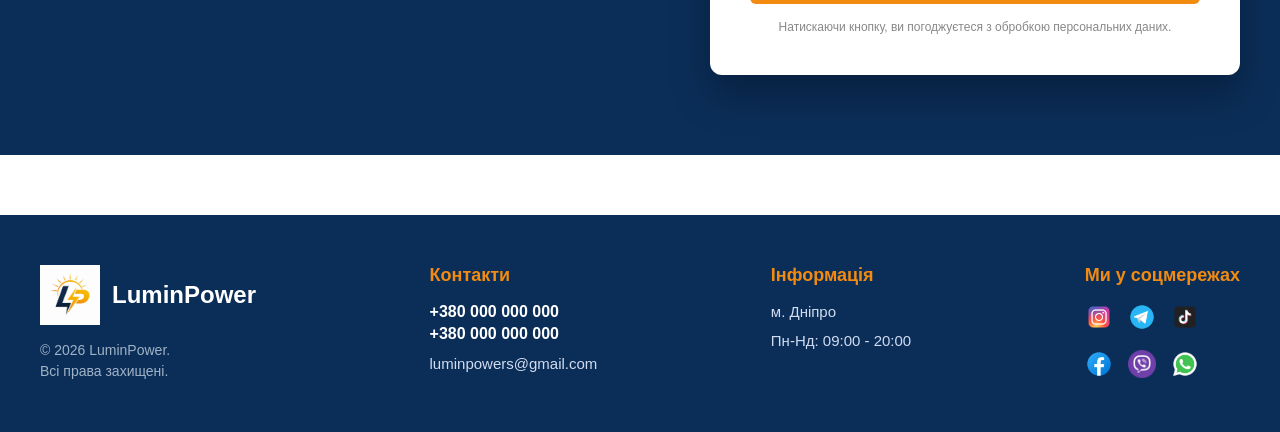
==== commit ae6bb5b3: "Commit-8" ====
--- a/index.html
+++ b/index.html
@@ -27,17 +27,23 @@
 
 
     <header class="header">
-    <div id="logoTrigger" class="brand" title="Открыть меню">
-        <div class="main-logo"></div> 
-        <h1 class="brand-name">LuminPower</h1>
-    </div>
+        <div id="logoTrigger" class="brand" title="Відкрити меню">
+            <div class="burger-icon">
+                <span></span>
+                <span></span>
+                <span></span>
+            </div>
+            <div class="main-logo"></div> 
+            <h1 class="brand-name">LuminPower</h1>
+        </div>
 
     <div class="header-actions">
         
-        <div class="contact-phone">
-            <p class="phone">+380 000 000 000</p>
-            <p class="phone">+380 000 000 000</p>
-        </div>
+       <div class="contact-phone">
+                <a href="tel:+380000000000" class="phone">+380 000 000 000</a>
+                <a href="tel:+380000000000" class="phone">+380 000 000 000</a>
+            </div>
+
 
         <div class="social-link">
              <a href="https://www.youtube.com/watch?v=dQw4w9WgXcQ&list=RDdQw4w9WgXcQ&start_radio=1" target="_blank" class="social-link-im">
@@ -58,20 +64,7 @@
     <option value="ru">RU</option>
 </select>
 
-       <div id="google_translate_element" style="display: none;"></div>
-    
-    <script type="text/javascript">
-        function googleTranslateElementInit() {
-            new google.translate.TranslateElement({
-                pageLanguage: 'uk', /* Рідна мова сайту */
-                includedLanguages: 'ru,uk', /* Які мови доступні */
-                autoDisplay: false
-            }, 'google_translate_element');
-        }
-    </script>
-    <script type="text/javascript" src="https://translate.google.com/translate_a/element.js?cb=googleTranslateElementInit"></script>
-        
-    </div>
+       
 </header>
 
 
@@ -304,7 +297,7 @@
             </div>
 
             <div class="center-btn">
-                <a href="projects.html" class="btn-secondary">Подивитися ще проєкти</a>
+                <a href="aboutus.html" class="btn-secondary">Подивитися ще проєкти</a>
             </div>
 
         </div>
@@ -348,7 +341,7 @@
             </div>
 
             <div class="center-btn">
-                <a href="shop.html" class="btn-primary">Перейти до каталогу</a>
+                <a href="store.html" class="btn-primary">Перейти до каталогу</a>
             </div>
         </div>
     </section>
@@ -393,7 +386,7 @@
             </div>
 
             <div class="center-btn">
-                <a href="blog.html" class="btn-secondary">Всі статті</a>
+                <a href="articles.html" class="btn-secondary">Всі статті</a>
             </div>
         </div>
     </section>
@@ -499,6 +492,21 @@
     </div>
 </footer>
 
+<div id="google_translate_element" style="display: none;"></div>
+    
+    <script type="text/javascript">
+        function googleTranslateElementInit() {
+            new google.translate.TranslateElement({
+                pageLanguage: 'uk', /* Рідна мова сайту */
+                includedLanguages: 'ru,uk', /* Які мови доступні */
+                autoDisplay: false
+            }, 'google_translate_element');
+        }
+    </script>
+    <script type="text/javascript" src="https://translate.google.com/translate_a/element.js?cb=googleTranslateElementInit"></script>
+        
+    </div>
+
 <script src="js/main.js"></script>
 
 </html>
--- a/css/main.css
+++ b/css/main.css
@@ -3,28 +3,6 @@
     padding: 0;
 }
 
-
-/* .brand {
-    display: flex; 
-    align-items: center; 
-    gap: 15px; 
-}
-
-.main-logo {
-    height: 200px;
-    width: 200px;
-    background-image: url('../images/logo_photo.jpg');
-    background-size: contain;
-    background-repeat: no-repeat;
-}
-
-
-.brand-name {
-    font-size: 32px; 
-    font-weight: bold; 
-    margin: 0; 
-    color: #333; 
-} */
 
 .side-panel {
     height: 100vh;
@@ -91,12 +69,15 @@
     font-family: 'Arial', sans-serif; /* Базовый шрифт */
 }
 
+
+
 .brand {
     display: flex;
     align-items: center;
-    gap: 0px;
-}
-
+    gap: 12px; /* Трохи збільшили відступ, щоб вмістилася іконка */
+    cursor: pointer;
+    transition: opacity 0.3s;
+}
 .main-logo {
     height: 60px; 
     width: 60px;
@@ -106,22 +87,35 @@
     cursor: pointer;
 }
 
-.brand-name {
-    font-size: 28px;
-    font-weight: 800;
-    margin: 0; /* зачем margin 0*/
-    color: #0b2e59; 
-    cursor: pointer;
-}
-
-.brand-name::after {
-    content: '';
-    position: relative;
-    left: 2px;
-    border: 6px solid transparent;
-    border-top-color: #888;
-}
-
+/* Робимо легкий ефект при наведенні на всю цю область */
+.brand:hover {
+    opacity: 0.85;
+}
+
+/* Малюємо бургер-меню */
+.burger-icon {
+    display: flex;
+    flex-direction: column;
+    justify-content: space-between;
+    width: 28px;
+    height: 20px;
+    margin-right: 5px; /* Відступ від картинки логотипу */
+}
+
+/* Три смужки гамбургера */
+.burger-icon span {
+    display: block;
+    height: 3px;
+    width: 100%;
+    background-color: #0b2e59; /* Твій фірмовий темно-синій */
+    border-radius: 3px;
+    transition: background-color 0.3s ease, transform 0.3s ease;
+}
+
+/* Коли користувач наводить мишку на бренд, смужки стають оранжевими */
+.brand:hover .burger-icon span {
+    background-color: #f28b0f;
+}
 
 .header-actions {
     display: flex;
@@ -130,14 +124,20 @@
 }
 
 
+
+
 .contact-phone {
-    display: block; 
-}
-.phone {
-    font-size: 18px;
+    display: flex;
+    flex-direction: column;
+    gap: 4px; 
+}
+
+.contact-phone .phone {
+    text-decoration: none;
+    color: #333;
+    font-size: 16px;
     font-weight: bold;
-    color: #333;
-    margin: 2px 0;  
+    white-space: nowrap; /* Забороняє переносити текст на новий рядок! */
 }
 
 
@@ -972,17 +972,23 @@
 }
 
 
-.footer .phone {
-    color: #ffffff;
-}
-
-.footer .email {
-    text-decoration: underline;
-    cursor: pointer;
-}
-
-.footer .email:hover {
-    color: #f28b0f; 
+
+
+/* ВСТАВЬ ЭТО: Жорсткі стилі для посилань у футері */
+.footer-section a.phone {
+    color: #ffffff !important; 
+    text-decoration: none !important; 
+}
+
+.footer-section a.email {
+    color: #d1dcf0 !important; 
+    text-decoration: none !important; 
+    font-size: 15px;
+}
+
+.footer-section a.phone:hover,
+.footer-section a.email:hover {
+    color: #f28b0f !important; 
 }
 
 /* Соцсети выстраиваем в ряд */
@@ -996,4 +1002,49 @@
 .footer-brand .main-logo,
 .footer-brand .brand-name {
     cursor: default;
+}
+
+
+@media (max-width: 768px) {
+    
+    /* 1. ШАПКА: Прячем тяжелые элементы, оставляем только лого, бургер и язык */
+    .header {
+        padding: 0 15px; /* Уменьшаем боковые отступы */
+    }
+    .contact-phone, 
+    .social-link, 
+    .consultation-btn {
+        display: none; /* Скрываем телефоны, соцсети и кнопку на мобилках */
+    }
+    .header-actions {
+        gap: 15px;
+    }
+
+    /* 2. ГЛАВНЫЙ ЭКРАН (HERO): Уменьшаем гигантский шрифт */
+    .hero-title {
+        font-size: 30px; /* Было 46px */
+    }
+    .hero-subtitle {
+        font-size: 16px; /* Было 20px */
+        margin-bottom: 20px;
+    }
+
+    /* 3. СЕКЦИЯ CTA (Форма): Ставим форму ПОД текст, а не сбоку */
+    .cta-wrapper {
+        flex-direction: column; /* Выстраиваем элементы в колонку */
+        gap: 40px;
+    }
+    .cta-form-block {
+        max-width: 100%; /* Позволяем форме занять всю ширину телефона */
+        padding: 25px 20px; /* Делаем внутренние отступы формы чуть меньше */
+    }
+
+    /* 4. ФУТЕР: Выстраиваем колонки друг под другом */
+    .footer-container {
+        flex-direction: column;
+        gap: 30px;
+    }
+    .footer {
+        padding: 40px 20px;
+    }
 }
